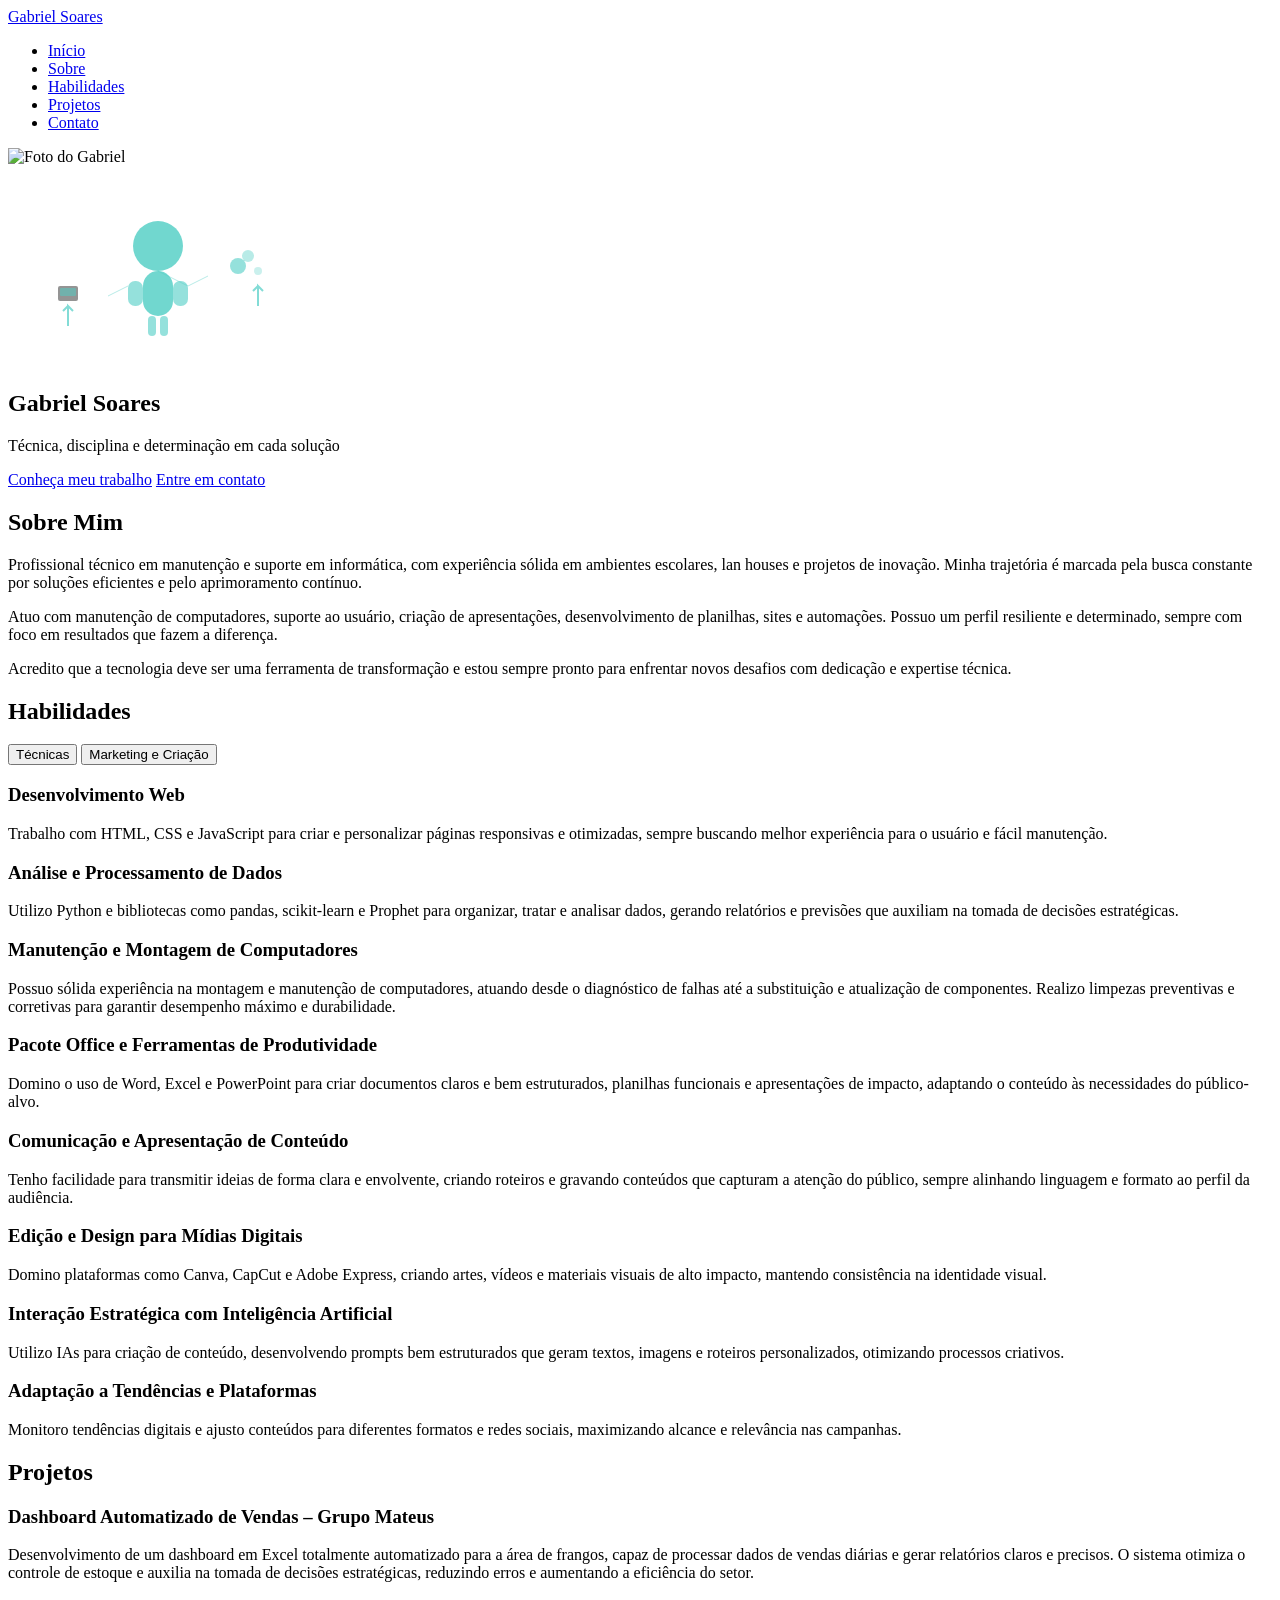
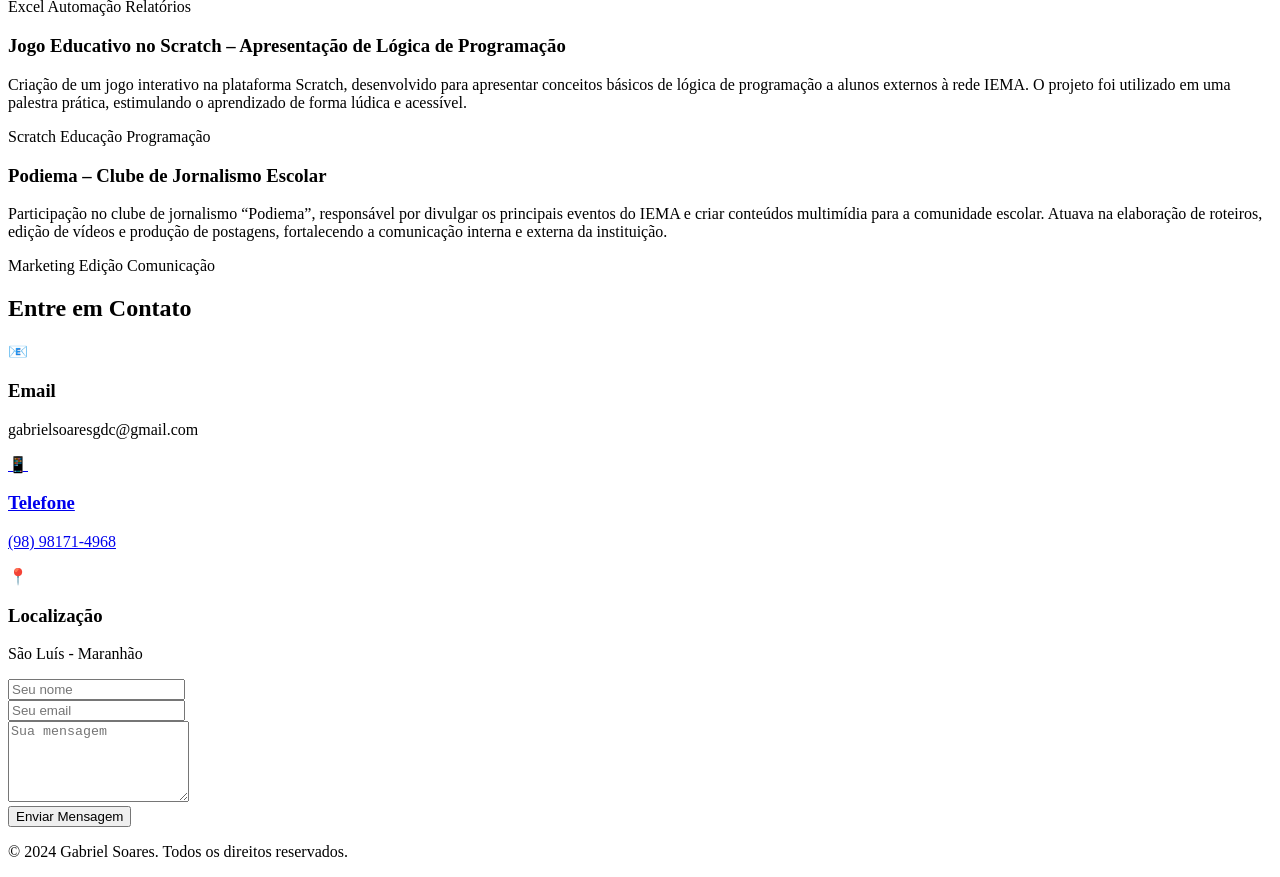
==== index.html @ 169b409f "organizando pastas" ====
<!DOCTYPE html>
<html lang="pt-BR">
<head>
    <meta charset="UTF-8">
    <meta name="viewport" content="width=device-width, initial-scale=1.0">
    <title>Gabriel Soares - Técnico em Informática</title>
    <link rel="stylesheet" href="style.css">
    <link rel="preconnect" href="https://fonts.googleapis.com">
    <link rel="preconnect" href="https://fonts.gstatic.com" crossorigin>
    <link href="https://fonts.googleapis.com/css2?family=Montserrat:ital,wght@0,100..900;1,100..900&display=swap" rel="stylesheet">
    <link href="https://fonts.googleapis.com/css2?family=Exo+2:wght@400;500&family=Orbitron:wght@500&display=swap" rel="stylesheet">
    <link rel="stylesheet" href="style.css">
</head>
<body>
    <!-- Menu de navegação fixo -->
    <nav class="navbar" id="navbar">
        <div class="nav-container">
            <a href="#home" class="nav-logo">Gabriel Soares</a>
            <ul class="nav-menu" id="nav-menu">
                <li class="nav-item">
                    <a href="#home" class="nav-link">Início</a>
                </li>
                <li class="nav-item">
                    <a href="#about" class="nav-link">Sobre</a>
                </li>
                <li class="nav-item">
                    <a href="#habilidades" class="nav-link">Habilidades</a>
                </li>
                <li class="nav-item">
                    <a href="#projects" class="nav-link">Projetos</a>
                </li>
                <li class="nav-item">
                    <a href="#contact" class="nav-link">Contato</a>
                </li>
            </ul>
            <div class="hamburger" id="hamburger">
                <span class="bar"></span>
                <span class="bar"></span>
                <span class="bar"></span>
            </div>
        </div>
    </nav>

   <!-- Seção Hero/Cabeçalho -->
<section id="home" class="hero">
    <div class="hero-container">
        <div class="hero-content">
            <div class="hero-visuals">
                <div class="hero-photo">
                    <img src="gabrielfoto.png" alt="Foto do Gabriel">
                </div>
                <div class="hero-illustration">
                    <!-- SVG representando crescimento e tecnologia -->
                    <svg width="300" height="200" viewBox="0 0 300 200" fill="none" xmlns="http://www.w3.org/2000/svg">
                        <!-- Pessoa confiante -->
                        <circle cx="150" cy="80" r="25" fill="#4ecdc4" opacity="0.8"/>
                        <rect x="135" y="105" width="30" height="45" rx="15" fill="#4ecdc4" opacity="0.8"/>
                        <rect x="120" y="115" width="15" height="25" rx="7" fill="#4ecdc4" opacity="0.6"/>
                        <rect x="165" y="115" width="15" height="25" rx="7" fill="#4ecdc4" opacity="0.6"/>
                        <rect x="140" y="150" width="8" height="20" rx="4" fill="#4ecdc4" opacity="0.6"/>
                        <rect x="152" y="150" width="8" height="20" rx="4" fill="#4ecdc4" opacity="0.6"/>
                        <!-- Elementos tecnológicos ao redor -->
                        <rect x="50" y="120" width="20" height="15" rx="2" fill="#666" opacity="0.7"/>
                        <rect x="52" y="122" width="16" height="8" rx="1" fill="#4ecdc4" opacity="0.5"/>
                        <circle cx="230" cy="100" r="8" fill="#4ecdc4" opacity="0.6"/>
                        <circle cx="240" cy="90" r="6" fill="#4ecdc4" opacity="0.4"/>
                        <circle cx="250" cy="105" r="4" fill="#4ecdc4" opacity="0.3"/>
                        <!-- Setas de crescimento -->
                        <path d="M60 160 L60 140 L65 145 M60 140 L55 145" stroke="#4ecdc4" stroke-width="2" opacity="0.7"/>
                        <path d="M250 140 L250 120 L255 125 M250 120 L245 125" stroke="#4ecdc4" stroke-width="2" opacity="0.7"/>
                        <!-- Conexões/rede -->
                        <line x1="100" y1="130" x2="120" y2="120" stroke="#4ecdc4" stroke-width="1" opacity="0.4"/>
                        <line x1="180" y1="120" x2="200" y2="110" stroke="#4ecdc4" stroke-width="1" opacity="0.4"/>
                        <line x1="150" y1="105" x2="180" y2="120" stroke="#4ecdc4" stroke-width="1" opacity="0.4"/>
                    </svg>
                </div>
            </div>

            <h1 class="hero-title">Gabriel Soares</h1>
            <p class="hero-subtitle">Técnica, disciplina e determinação em cada solução</p>
            <div class="hero-buttons">
                <a href="#about" class="btn btn-primary">Conheça meu trabalho</a>
                <a href="#contact" class="btn btn-secondary">Entre em contato</a>
            </div>
        </div>
    </div>
</section>


    <!-- Seção Sobre Mim -->
    <section id="about" class="about section">
        <div class="container">
            <h2 class="section-title">Sobre Mim</h2>
            <div class="about-content">
                <div class="about-text">
                    <p>
                        Profissional técnico em manutenção e suporte em informática, com experiência sólida em ambientes escolares, lan houses e projetos de inovação. Minha trajetória é marcada pela busca constante por soluções eficientes e pelo aprimoramento contínuo.
                    </p>
                    <p>
                        Atuo com manutenção de computadores, suporte ao usuário, criação de apresentações, desenvolvimento de planilhas, sites e automações. Possuo um perfil resiliente e determinado, sempre com foco em resultados que fazem a diferença.
                    </p>
                    <p>
                        Acredito que a tecnologia deve ser uma ferramenta de transformação e estou sempre pronto para enfrentar novos desafios com dedicação e expertise técnica.
                    </p>
                </div>
            </div>
        </div>
    </section>

      <!-- Seção Habilidades -->
<section id="habilidades" class="habilidades section">
      <div class="container">
        <h2 class="section-title">Habilidades</h2>

        <!-- Abas -->
        <div class="projects-tabs">
            <button class="tab-button active" data-tab="tecnicas">Técnicas</button>
            <button class="tab-button" data-tab="marketing">Marketing e Criação</button>
        </div>

        <!-- Conteúdo da aba Técnicas -->
        <div class="tab-content active" id="tecnicas">
            <div class="projects-grid">

                 <div class="project-card">
                    <h3>Desenvolvimento Web</h3>
                    <p>Trabalho com HTML, CSS e JavaScript para criar e personalizar páginas responsivas e otimizadas, sempre buscando melhor experiência para o usuário e fácil manutenção.</p>
                </div>

                 <div class="project-card">
                    <h3>Análise e Processamento de Dados</h3>
                    <p>Utilizo Python e bibliotecas como pandas, scikit-learn e Prophet para organizar, tratar e analisar dados, gerando relatórios e previsões que auxiliam na tomada de decisões estratégicas.</p>
                </div>

               <div class="project-card">
                    <h3>Manutenção e Montagem de Computadores</h3>
                    <p>Possuo sólida experiência na montagem e manutenção de computadores, atuando desde o diagnóstico de falhas até a substituição e atualização de componentes. Realizo limpezas preventivas e corretivas para garantir desempenho máximo e durabilidade.</p>
                </div>

                <div class="project-card">
                    <h3>Pacote Office e Ferramentas de Produtividade</h3>
                    <p>Domino o uso de Word, Excel e PowerPoint para criar documentos claros e bem estruturados, planilhas funcionais e apresentações de impacto, adaptando o conteúdo às necessidades do público-alvo.</p>
                </div>

            </div>
        </div>

        <!-- Conteúdo da aba Marketing -->
        <div class="tab-content" id="marketing">
            <div class="projects-grid">

                <div class="project-card">
                    <h3>Comunicação e Apresentação de Conteúdo</h3>
                    <p>Tenho facilidade para transmitir ideias de forma clara e envolvente, criando roteiros e gravando conteúdos que capturam a atenção do público, sempre alinhando linguagem e formato ao perfil da audiência.</p>
                </div>

                <div class="project-card">
                    <h3>Edição e Design para Mídias Digitais</h3>
                    <p>Domino plataformas como Canva, CapCut e Adobe Express, criando artes, vídeos e materiais visuais de alto impacto, mantendo consistência na identidade visual.</p>
                </div>

                <div class="project-card">
                    <h3>Interação Estratégica com Inteligência Artificial</h3>
                    <p>Utilizo IAs para criação de conteúdo, desenvolvendo prompts bem estruturados que geram textos, imagens e roteiros personalizados, otimizando processos criativos.</p>
                </div>

                <div class="project-card">
                    <h3>Adaptação a Tendências e Plataformas</h3>
                    <p>Monitoro tendências digitais e ajusto conteúdos para diferentes formatos e redes sociais, maximizando alcance e relevância nas campanhas.</p>
                </div>

            </div>
        </div>
    </div>
</section>


    <!-- Seção Projetos -->
<section id="projects" class="projects section">
    <div class="container">
        <h2 class="section-title">Projetos</h2>
        <div class="projects-grid">
            
            <div class="project-card">
                <h3>Dashboard Automatizado de Vendas – Grupo Mateus</h3>
                <p>Desenvolvimento de um dashboard em Excel totalmente automatizado para a área de frangos, capaz de processar dados de vendas diárias e gerar relatórios claros e precisos. O sistema otimiza o controle de estoque e auxilia na tomada de decisões estratégicas, reduzindo erros e aumentando a eficiência do setor.</p>
                <div class="project-tags">
                    <span class="tag">Excel</span>
                    <span class="tag">Automação</span>
                    <span class="tag">Relatórios</span>
                </div>
            </div>

            <div class="project-card">
                <h3>Jogo Educativo no Scratch – Apresentação de Lógica de Programação</h3>
                <p>Criação de um jogo interativo na plataforma Scratch, desenvolvido para apresentar conceitos básicos de lógica de programação a alunos externos à rede IEMA. O projeto foi utilizado em uma palestra prática, estimulando o aprendizado de forma lúdica e acessível.</p>
                <div class="project-tags">
                    <span class="tag">Scratch</span>
                    <span class="tag">Educação</span>
                    <span class="tag">Programação</span>
                </div>
            </div>

            <div class="project-card">
                <h3>Podiema – Clube de Jornalismo Escolar</h3>
                <p>Participação no clube de jornalismo “Podiema”, responsável por divulgar os principais eventos do IEMA e criar conteúdos multimídia para a comunidade escolar. Atuava na elaboração de roteiros, edição de vídeos e produção de postagens, fortalecendo a comunicação interna e externa da instituição.</p>
                <div class="project-tags">
                    <span class="tag">Marketing</span>
                    <span class="tag">Edição</span>
                    <span class="tag">Comunicação</span>
                </div>
            </div>

        </div>
    </div>
</section>


    <!-- Seção Contato -->
    <section id="contact" class="contact section">
        <div class="container">
            <h2 class="section-title">Entre em Contato</h2>
            <div class="contact-content">
                <div class="contact-info">
                    <div class="contact-item">
                        <div class="contact-icon">📧</div>
                        <div class="contact-details">
                            <h3>Email</h3>
                            <p>gabrielsoaresgdc@gmail.com</p>
                        </div>
                    </div>

                    <a href="https://api.whatsapp.com/send?phone=5598981714968" target="_blank">
                    <div class="contact-item">
                        <div class="contact-icon">📱</div>
                        <div class="contact-details">
                            <h3>Telefone</h3>
                            <p>(98) 98171-4968</p>
                            </a>
                        </div>
                    </div>
                    </a>

                    <div class="contact-item">
                        <div class="contact-icon">📍</div>
                        <div class="contact-details">
                            <h3>Localização</h3>
                            <p>São Luís - Maranhão</p>
                        </div>
                    </div>
                </div>
                
                <div class="contact-form">
                    <form id="contactForm">
                        <div class="form-group">
                            <input type="text" id="name" name="name" placeholder="Seu nome" required>
                        </div>
                        <div class="form-group">
                            <input type="email" id="email" name="email" placeholder="Seu email" required>
                        </div>
                        <div class="form-group">
                            <textarea id="message" name="message" placeholder="Sua mensagem" rows="5" required></textarea>
                        </div>
                        <button type="submit" class="btn btn-primary btn-full">Enviar Mensagem</button>
                    </form>
                </div>
            </div>
        </div>
    </section>

    <!-- Footer -->
    <footer class="footer">
        <div class="container">
            <p>&copy; 2024 Gabriel Soares. Todos os direitos reservados.</p>
        </div>
    </footer>

    <script src="script.js"></script>
</body>
</html>
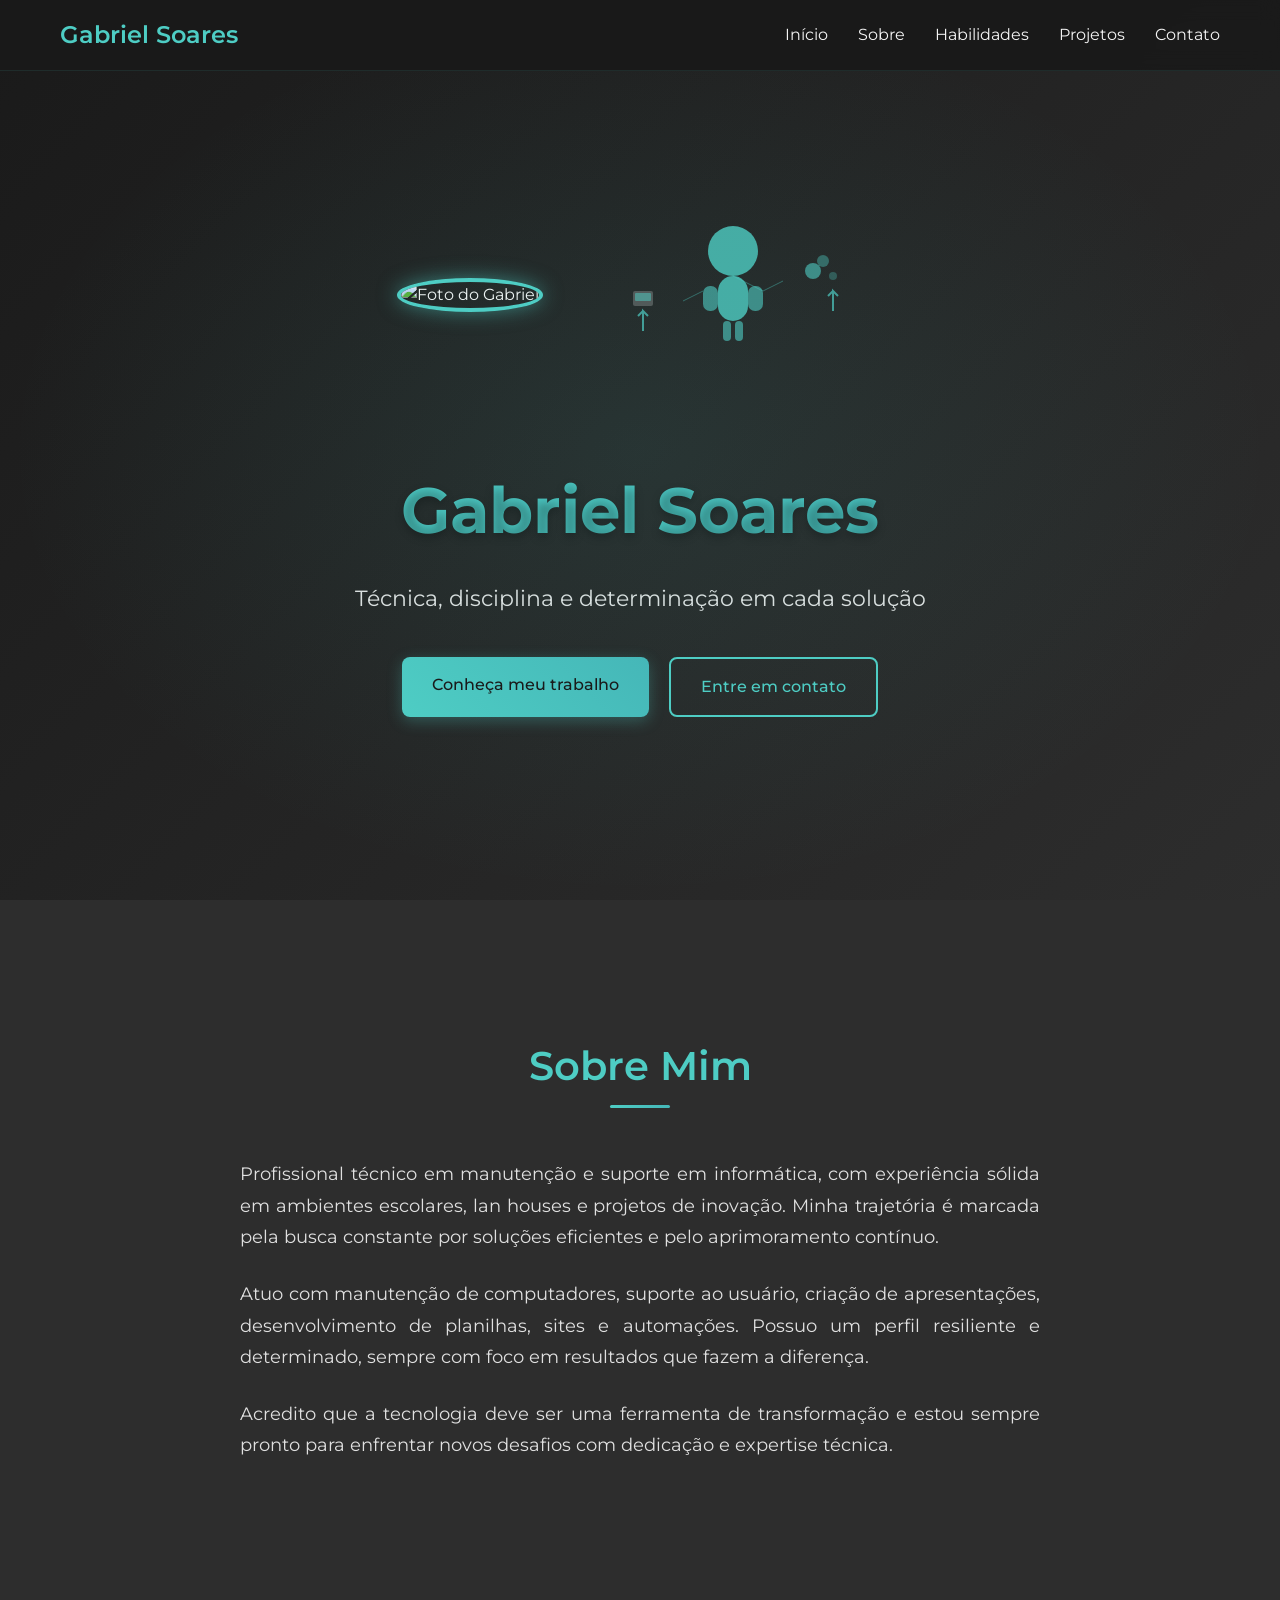
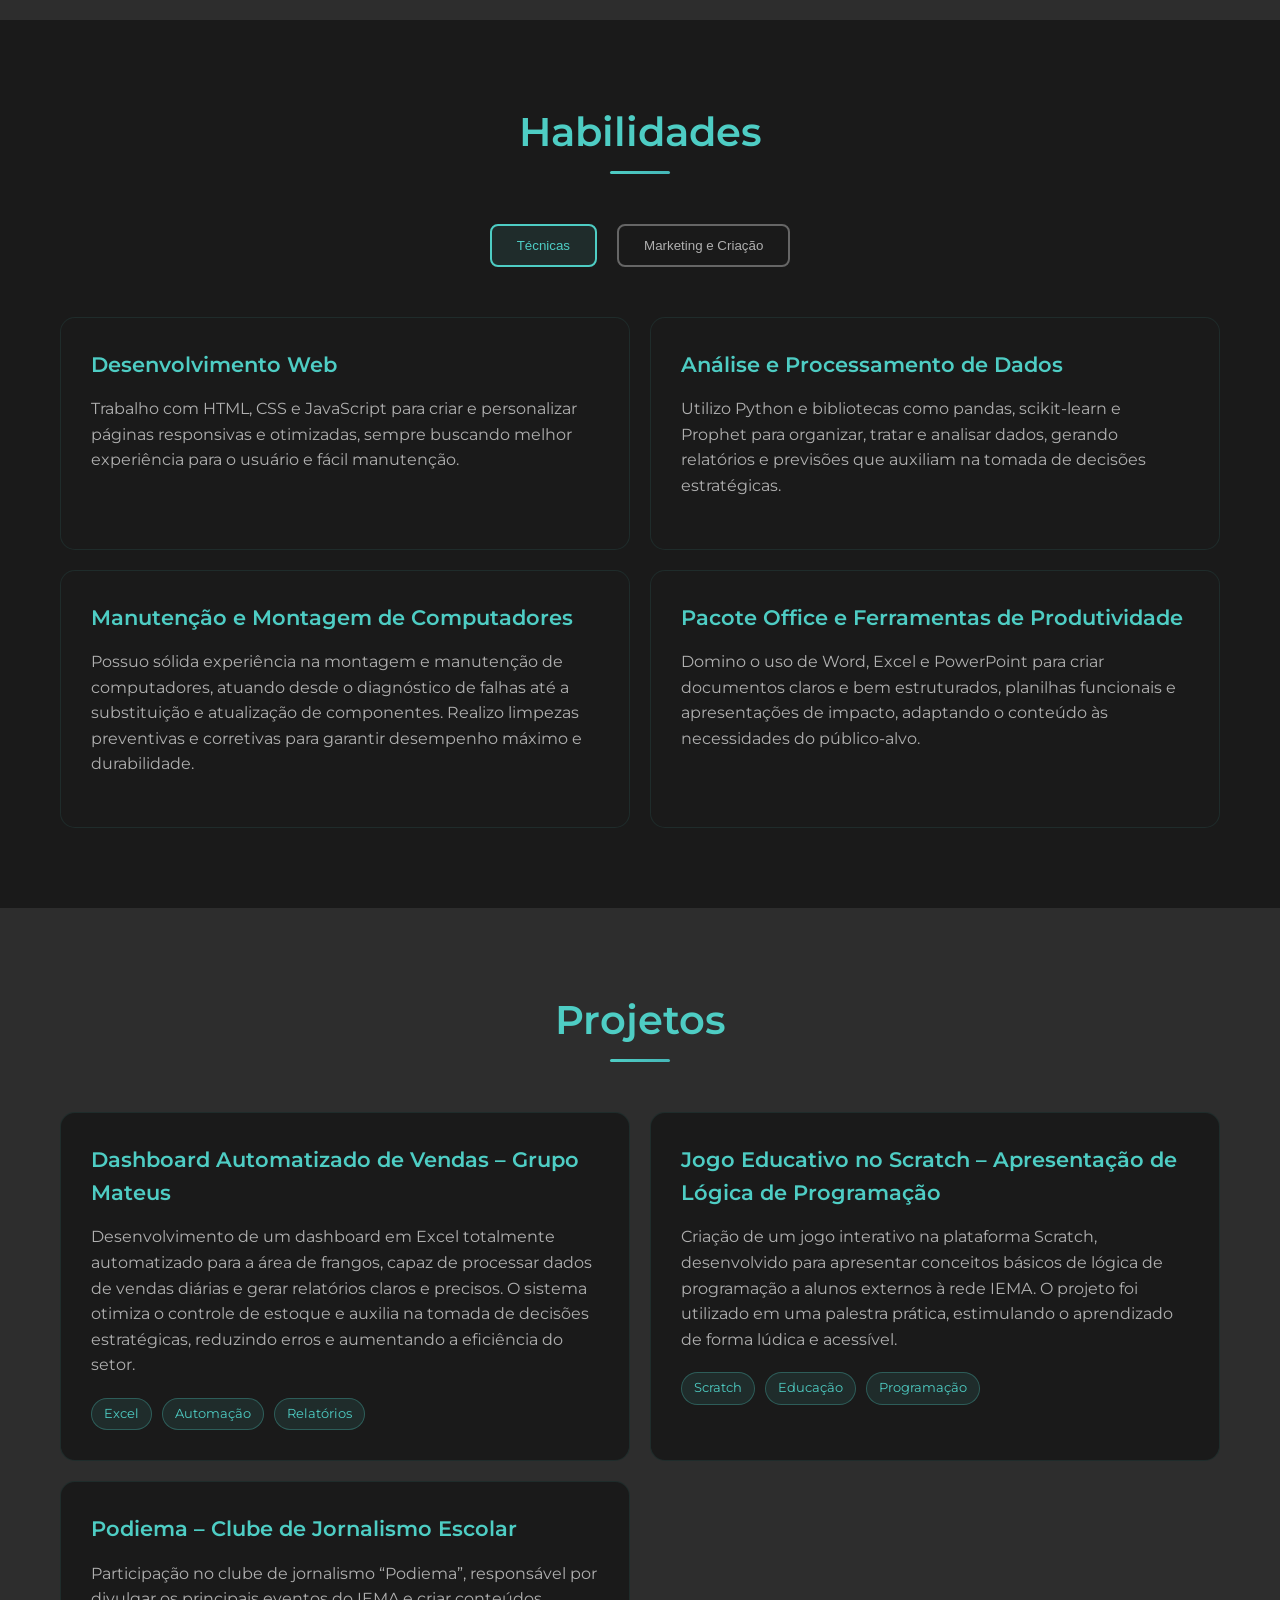
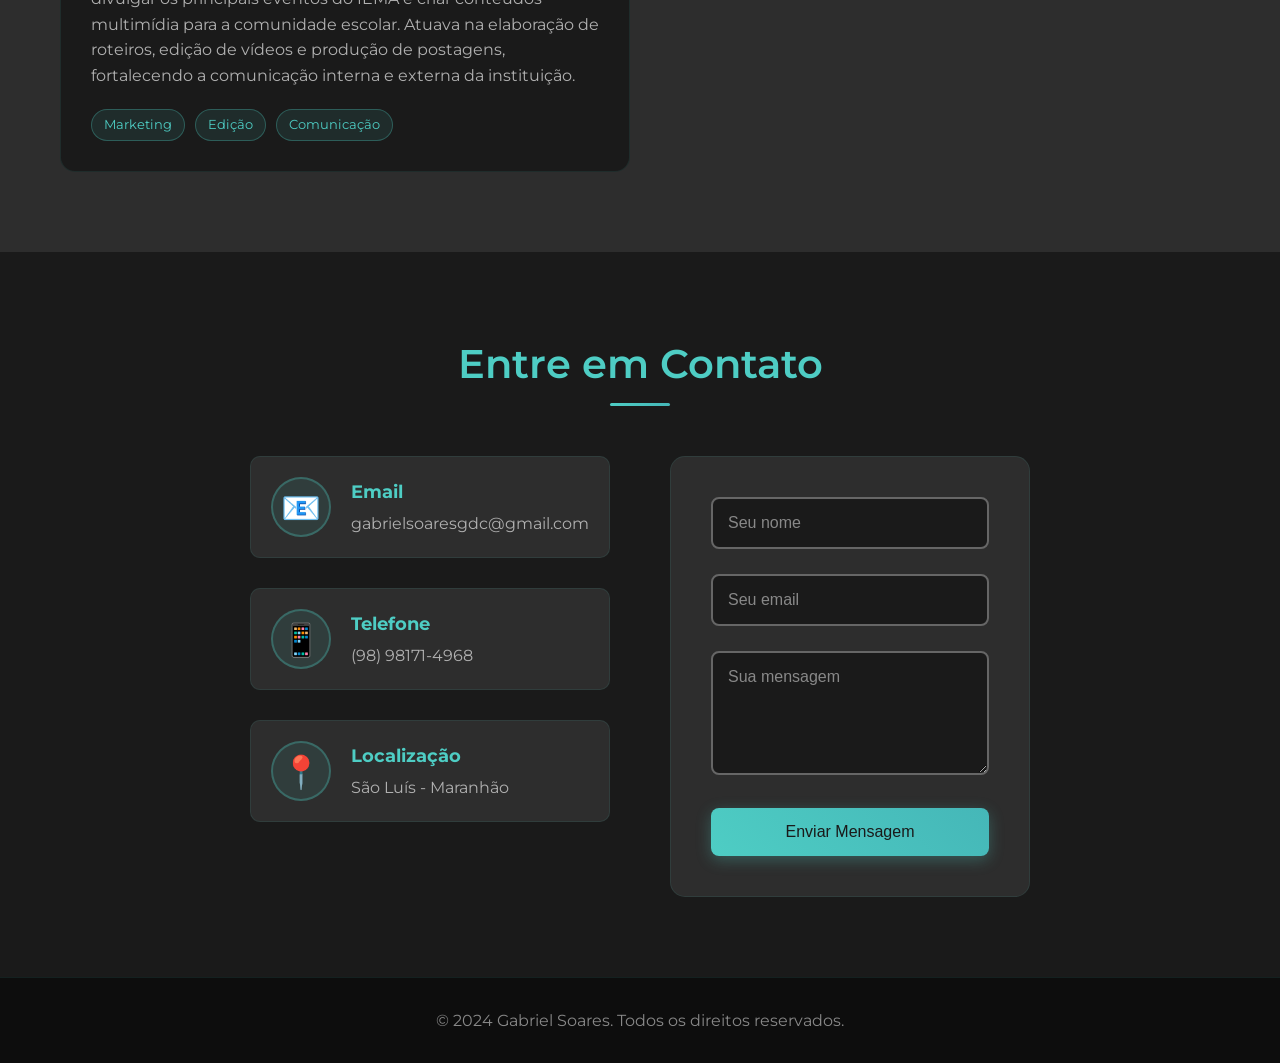
==== commit 9aa88feb: "linkando css" ====
--- a/index.html
+++ b/index.html
@@ -9,7 +9,7 @@
     <link rel="preconnect" href="https://fonts.gstatic.com" crossorigin>
     <link href="https://fonts.googleapis.com/css2?family=Montserrat:ital,wght@0,100..900;1,100..900&display=swap" rel="stylesheet">
     <link href="https://fonts.googleapis.com/css2?family=Exo+2:wght@400;500&family=Orbitron:wght@500&display=swap" rel="stylesheet">
-    <link rel="stylesheet" href="style.css">
+    <link rel="stylesheet" href="/style/style.css">
 </head>
 <body>
     <!-- Menu de navegação fixo -->
--- a/style/style.css
+++ b/style/style.css
@@ -0,0 +1,750 @@
+/* Reset e configurações base */
+* {
+    margin: 0;
+    padding: 0;
+    box-sizing: border-box;
+}
+
+html {
+    scroll-behavior: smooth;
+}
+
+body {
+    font-family: 'Montserrat', sans-serif;
+    line-height: 1.6;
+    color: #f5f5f5;
+    background-color: #1a1a1a;
+    overflow-x: hidden;
+}
+
+a {
+    text-decoration: none;
+}
+
+/* Container */
+.container {
+    max-width: 1200px;
+    margin: 0 auto;
+    padding: 0 20px;
+}
+
+/* Seções */
+.section {
+    padding: 80px 0;
+    min-height: 80vh;
+    display: flex;
+    align-items: center;
+}
+
+/* Títulos das seções */
+.section-title {
+    font-size: 2.5rem;
+    font-weight: 600;
+    text-align: center;
+    margin-bottom: 60px;
+    color: #4ecdc4;
+    position: relative;
+}
+
+.section-title::after {
+    content: '';
+    position: absolute;
+    bottom: -10px;
+    left: 50%;
+    transform: translateX(-50%);
+    width: 60px;
+    height: 3px;
+    background: linear-gradient(90deg, #4ecdc4, #45b7b8);
+    border-radius: 2px;
+}
+
+/* Navbar */
+.navbar {
+    position: fixed;
+    top: 0;
+    width: 100%;
+    background-color: rgba(26, 26, 26, 0.95);
+    backdrop-filter: blur(10px);
+    z-index: 1000;
+    transition: all 0.3s ease;
+    border-bottom: 1px solid rgba(78, 205, 196, 0.1);
+}
+
+.navbar.scrolled {
+    background-color: rgba(26, 26, 26, 0.98);
+    box-shadow: 0 2px 20px rgba(0, 0, 0, 0.3);
+}
+
+.nav-container {
+    max-width: 1200px;
+    margin: 0 auto;
+    padding: 0 20px;
+    display: flex;
+    justify-content: space-between;
+    align-items: center;
+    height: 70px;
+}
+
+.nav-logo {
+    font-size: 1.5rem;
+    font-weight: 600;
+    color: #4ecdc4;
+    text-decoration: none;
+    transition: all 0.3s ease;
+}
+
+.nav-logo:hover {
+    transform: scale(1.05);
+}
+
+.nav-menu {
+    display: flex;
+    list-style: none;
+    gap: 30px;
+}
+
+.nav-link {
+    color: #f5f5f5;
+    text-decoration: none;
+    font-weight: 400;
+    transition: all 0.3s ease;
+    position: relative;
+}
+
+.nav-link::after {
+    content: '';
+    position: absolute;
+    bottom: -5px;
+    left: 0;
+    width: 0;
+    height: 2px;
+    background: #4ecdc4;
+    transition: all 0.3s ease;
+}
+
+.nav-link:hover::after,
+.nav-link.active::after {
+    width: 100%;
+}
+
+.nav-link:hover {
+    color: #4ecdc4;
+}
+
+/* Menu hambúrguer */
+.hamburger {
+    display: none;
+    flex-direction: column;
+    cursor: pointer;
+}
+
+.hamburger .bar {
+    width: 25px;
+    height: 3px;
+    background-color: #f5f5f5;
+    margin: 3px 0;
+    transition: 0.3s;
+}
+
+/* Hero Section */
+.hero {
+    min-height: 100vh;
+    display: flex;
+    align-items: center;
+    background: linear-gradient(135deg, #1a1a1a 0%, #2d2d2d 100%);
+    position: relative;
+    overflow: hidden;
+}
+
+.hero::before {
+    content: '';
+    position: absolute;
+    top: 0;
+    left: 0;
+    right: 0;
+    bottom: 0;
+    background: radial-gradient(ellipse at center, rgba(78, 205, 196, 0.1) 0%, transparent 70%);
+    pointer-events: none;
+}
+
+.hero-container {
+    max-width: 1200px;
+    margin: 0 auto;
+    padding: 0 20px;
+    width: 100%;
+}
+
+.hero-content {
+    text-align: center;
+    animation: fadeInUp 1s ease-out;
+    padding-top: 100px; /* novo */
+}
+
+
+.hero-illustration {
+    margin-bottom: 40px;
+    animation: float 3s ease-in-out infinite;
+}
+
+.hero-image {
+    margin-bottom: 30px;
+    text-align: center;
+}
+
+.hero-image img {
+    width: 160px;
+    height: 160px;
+    border-radius: 50%;
+    object-fit: cover;
+    border: 4px solid #4ecdc4;
+    box-shadow: 0 4px 20px rgba(0, 0, 0, 0.3);
+    transition: transform 0.3s ease;
+}
+
+.hero-image img:hover {
+    transform: scale(1.05);
+}
+
+
+.hero-title {
+    font-size: 4rem;
+    font-weight: 700;
+    margin-bottom: 20px;
+    background: linear-gradient(45deg, #4ecdc4, #45b7b8);
+    background-clip: text;
+    -webkit-background-clip: text;
+    -webkit-text-fill-color: transparent;
+    text-shadow: 0 4px 8px rgba(0, 0, 0, 0.3);
+}
+
+.hero-subtitle {
+    font-size: 1.4rem;
+    color: #e0e0e0;
+    margin-bottom: 40px;
+    max-width: 600px;
+    margin-left: auto;
+    margin-right: auto;
+}
+
+.hero-buttons {
+    margin-bottom: 7rem;
+    display: flex;
+    gap: 20px;
+    justify-content: center;
+    flex-wrap: wrap;
+}
+
+/* Botões */
+.btn {
+    display: inline-block;
+    padding: 15px 30px;
+    border-radius: 8px;
+    text-decoration: none;
+    font-weight: 500;
+    transition: all 0.3s ease;
+    border: none;
+    cursor: pointer;
+    font-size: 1rem;
+    position: relative;
+    overflow: hidden;
+}
+
+.btn-primary {
+    background: linear-gradient(45deg, #4ecdc4, #45b7b8);
+    color: #1a1a1a;
+    box-shadow: 0 4px 15px rgba(78, 205, 196, 0.3);
+}
+
+.btn-primary:hover {
+    transform: translateY(-2px);
+    box-shadow: 0 6px 20px rgba(78, 205, 196, 0.4);
+    background: linear-gradient(45deg, #45b7b8, #4ecdc4);
+}
+
+.btn-secondary {
+    background: transparent;
+    color: #4ecdc4;
+    border: 2px solid #4ecdc4;
+}
+
+.btn-secondary:hover {
+    background: #4ecdc4;
+    color: #1a1a1a;
+    transform: translateY(-2px);
+}
+
+.btn-full {
+    width: 100%;
+}
+
+/* Seção Sobre */
+.about {
+    background: #2d2d2d;
+}
+
+.about-content {
+    max-width: 800px;
+    margin: 0 auto;
+}
+
+.about-text p {
+    font-size: 1.1rem;
+    color: #e0e0e0;
+    margin-bottom: 25px;
+    text-align: justify;
+    line-height: 1.8;
+}
+
+/* Seção Habilidades */
+.projects-grid {
+  display: grid;
+  grid-template-columns: repeat(2, 1fr);
+  gap: 20px;
+}
+
+.skills-grid {
+    display: grid;
+    grid-template-columns: repeat(auto-fit, minmax(280px, 1fr));
+    gap: 30px;
+    margin-top: 40px;
+}
+
+.skill-card {
+    background: #2d2d2d;
+    padding: 40px 30px;
+    border-radius: 15px;
+    text-align: center;
+    transition: all 0.3s ease;
+    border: 1px solid rgba(78, 205, 196, 0.1);
+    position: relative;
+    overflow: hidden;
+}
+
+.skill-card::before {
+    content: '';
+    position: absolute;
+    top: 0;
+    left: -100%;
+    width: 100%;
+    height: 100%;
+    background: linear-gradient(90deg, transparent, rgba(78, 205, 196, 0.1), transparent);
+    transition: all 0.5s ease;
+}
+
+.skill-card:hover::before {
+    left: 100%;
+}
+
+.skill-card:hover {
+    transform: translateY(-10px);
+    border-color: rgba(78, 205, 196, 0.3);
+    box-shadow: 0 10px 30px rgba(0, 0, 0, 0.3);
+}
+
+.skill-icon {
+    font-size: 3rem;
+    margin-bottom: 20px;
+    filter: grayscale(0.7);
+    transition: all 0.3s ease;
+}
+
+.skill-card:hover .skill-icon {
+    filter: grayscale(0);
+    transform: scale(1.1);
+}
+
+.skill-card h3 {
+    font-size: 1.3rem;
+    color: #4ecdc4;
+    margin-bottom: 15px;
+    font-weight: 600;
+}
+
+.skill-card p {
+    color: #b0b0b0;
+    line-height: 1.6;
+}
+
+/* Seção Projetos */
+.projects {
+    background: #2d2d2d;
+}
+
+.projects-tabs {
+    display: flex;
+    justify-content: center;
+    gap: 20px;
+    margin-bottom: 50px;
+    flex-wrap: wrap;
+}
+
+.tab-button {
+    background: transparent;
+    color: #b0b0b0;
+    border: 2px solid #666;
+    padding: 12px 25px;
+    border-radius: 8px;
+    cursor: pointer;
+    transition: all 0.3s ease;
+    font-weight: 500;
+}
+
+.tab-button.active,
+.tab-button:hover {
+    color: #4ecdc4;
+    border-color: #4ecdc4;
+    background: rgba(78, 205, 196, 0.1);
+}
+
+.tab-content {
+    display: none;
+    animation: fadeIn 0.5s ease-in-out;
+}
+
+.tab-content.active {
+    display: block;
+}
+
+.project-card {
+    background: #1a1a1a;
+    padding: 30px;
+    border-radius: 15px;
+    transition: all 0.3s ease;
+    border: 1px solid rgba(78, 205, 196, 0.1);
+    position: relative;
+    overflow: hidden;
+}
+
+.project-card::before {
+    content: '';
+    position: absolute;
+    top: 0;
+    left: 0;
+    right: 0;
+    height: 4px;
+    background: linear-gradient(90deg, #4ecdc4, #45b7b8);
+    transform: scaleX(0);
+    transition: all 0.3s ease;
+}
+
+.project-card:hover::before {
+    transform: scaleX(1);
+}
+
+.project-card:hover {
+    transform: translateY(-5px);
+    border-color: rgba(78, 205, 196, 0.3);
+    box-shadow: 0 10px 30px rgba(0, 0, 0, 0.3);
+}
+
+.project-card h3 {
+    color: #4ecdc4;
+    font-size: 1.3rem;
+    margin-bottom: 15px;
+    font-weight: 600;
+}
+
+.project-card p {
+    color: #b0b0b0;
+    line-height: 1.6;
+    margin-bottom: 20px;
+}
+
+.project-tags {
+    display: flex;
+    flex-wrap: wrap;
+    gap: 10px;
+}
+
+.tag {
+    background: rgba(78, 205, 196, 0.1);
+    color: #4ecdc4;
+    padding: 5px 12px;
+    border-radius: 20px;
+    font-size: 0.8rem;
+    border: 1px solid rgba(78, 205, 196, 0.3);
+}
+
+/* Seção Contato */
+.contact-content {
+    display: grid;
+    grid-template-columns: 1fr 1fr;
+    gap: 60px;
+    max-width: 1000px;
+    margin: 0 auto;
+}
+
+.contact-item {
+    display: flex;
+    align-items: center;
+    gap: 20px;
+    margin-bottom: 30px;
+    padding: 20px;
+    background: #2d2d2d;
+    border-radius: 10px;
+    transition: all 0.3s ease;
+    border: 1px solid rgba(78, 205, 196, 0.1);
+}
+
+.contact-item:hover {
+    transform: translateX(10px);
+    border-color: rgba(78, 205, 196, 0.3);
+}
+
+.contact-icon {
+    font-size: 2rem;
+    width: 60px;
+    height: 60px;
+    display: flex;
+    align-items: center;
+    justify-content: center;
+    background: rgba(78, 205, 196, 0.1);
+    border-radius: 50%;
+    border: 2px solid rgba(78, 205, 196, 0.3);
+}
+
+.contact-details h3 {
+    color: #4ecdc4;
+    font-size: 1.1rem;
+    margin-bottom: 5px;
+}
+
+.contact-details p {
+    color: #b0b0b0;
+}
+
+/* Formulário */
+.contact-form {
+    background: #2d2d2d;
+    padding: 40px;
+    border-radius: 15px;
+    border: 1px solid rgba(78, 205, 196, 0.1);
+}
+
+.form-group {
+    margin-bottom: 25px;
+}
+
+.form-group input,
+.form-group textarea {
+    width: 100%;
+    padding: 15px;
+    background: #1a1a1a;
+    border: 2px solid #666;
+    border-radius: 8px;
+    color: #f5f5f5;
+    font-size: 1rem;
+    transition: all 0.3s ease;
+    font-family: 'Inter', sans-serif;
+}
+
+.form-group input:focus,
+.form-group textarea:focus {
+    outline: none;
+    border-color: #4ecdc4;
+    box-shadow: 0 0 0 3px rgba(78, 205, 196, 0.1);
+}
+
+.form-group input::placeholder,
+.form-group textarea::placeholder {
+    color: #888;
+}
+
+/* Footer */
+.footer {
+    background: #0d0d0d;
+    padding: 30px 0;
+    text-align: center;
+    border-top: 1px solid rgba(78, 205, 196, 0.1);
+}
+
+.footer p {
+    color: #888;
+}
+
+/* Animações */
+@keyframes fadeInUp {
+    from {
+        opacity: 0;
+        transform: translateY(30px);
+    }
+    to {
+        opacity: 1;
+        transform: translateY(0);
+    }
+}
+
+@keyframes fadeIn {
+    from {
+        opacity: 0;
+    }
+    to {
+        opacity: 1;
+    }
+}
+
+@keyframes float {
+    0%, 100% {
+        transform: translateY(0px);
+    }
+    50% {
+        transform: translateY(-10px);
+    }
+}
+
+/* Classes de animação para scroll */
+.fade-in {
+    opacity: 0;
+    transform: translateY(30px);
+    transition: all 0.6s ease-out;
+}
+
+.fade-in.visible {
+    opacity: 1;
+    transform: translateY(0);
+}
+
+/* Responsividade */
+@media screen and (max-width: 1024px) {
+    .section-title {
+        font-size: 2.2rem;
+    }
+    
+    .hero-title {
+        font-size: 3.5rem;
+    }
+    
+    .contact-content {
+        grid-template-columns: 1fr;
+        gap: 40px;
+    }
+}
+
+@media screen and (max-width: 768px) {
+    /* Menu mobile */
+    .hamburger {
+        display: flex;
+    }
+    
+    .nav-menu {
+        position: fixed;
+        left: -100%;
+        top: 70px;
+        flex-direction: column;
+        background-color: rgba(26, 26, 26, 0.98);
+        width: 100%;
+        text-align: center;
+        transition: 0.3s;
+        padding: 30px 0;
+        backdrop-filter: blur(10px);
+        border-top: 1px solid rgba(78, 205, 196, 0.1);
+    }
+    
+    .nav-menu.active {
+        left: 0;
+    }
+    
+    .nav-menu li {
+        margin: 15px 0;
+    }
+    
+    .hamburger.active .bar:nth-child(2) {
+        opacity: 0;
+    }
+    
+    .hamburger.active .bar:nth-child(1) {
+        transform: translateY(8px) rotate(45deg);
+    }
+    
+    .hamburger.active .bar:nth-child(3) {
+        transform: translateY(-8px) rotate(-45deg);
+    }
+    
+    /* Ajustes gerais mobile */
+    .section {
+        padding: 60px 0;
+    }
+    
+    .container {
+        padding: 0 15px;
+    }
+    
+    .hero-title {
+        font-size: 2.5rem;
+    }
+    
+    .hero-subtitle {
+        font-size: 1.1rem;
+    }
+    
+    .hero-buttons {
+        flex-direction: column;
+        align-items: center;
+    }
+    
+    .btn {
+        width: 100%;
+        max-width: 280px;
+    }
+    
+    .section-title {
+        font-size: 1.8rem;
+        margin-bottom: 40px;
+    }
+    
+    .skills-grid {
+        grid-template-columns: 1fr;
+        gap: 20px;
+    }
+    
+    .projects-grid {
+        grid-template-columns: 1fr;
+        gap: 20px;
+    }
+    
+    .projects-tabs {
+        flex-direction: column;
+        align-items: center;
+    }
+    
+    .tab-button {
+        width: 100%;
+        max-width: 250px;
+    }
+    
+    .contact-form {
+        padding: 30px 20px;
+    }
+}
+
+/* Hero visual personalizado */
+.hero-visuals {
+    display: flex;
+    justify-content: center;
+    align-items: center;
+    gap: 40px;
+    margin-bottom: 40px;
+    flex-wrap: wrap;
+}
+
+.hero-photo img {
+    width: 180px;
+    height: 180px;
+    object-fit: cover;
+    border-radius: 50%;
+    border: 4px solid #4ecdc4;
+    box-shadow: 0 0 20px rgba(78, 205, 196, 0.5);
+}
+
+.hero-illustration img {
+    width: 100px;
+    height: auto;
+}
+
+.montserrat {
+  font-family: "Montserrat", sans-serif;
+  font-optical-sizing: auto;
+  font-weight: 100;
+  font-style: normal;
+}
+
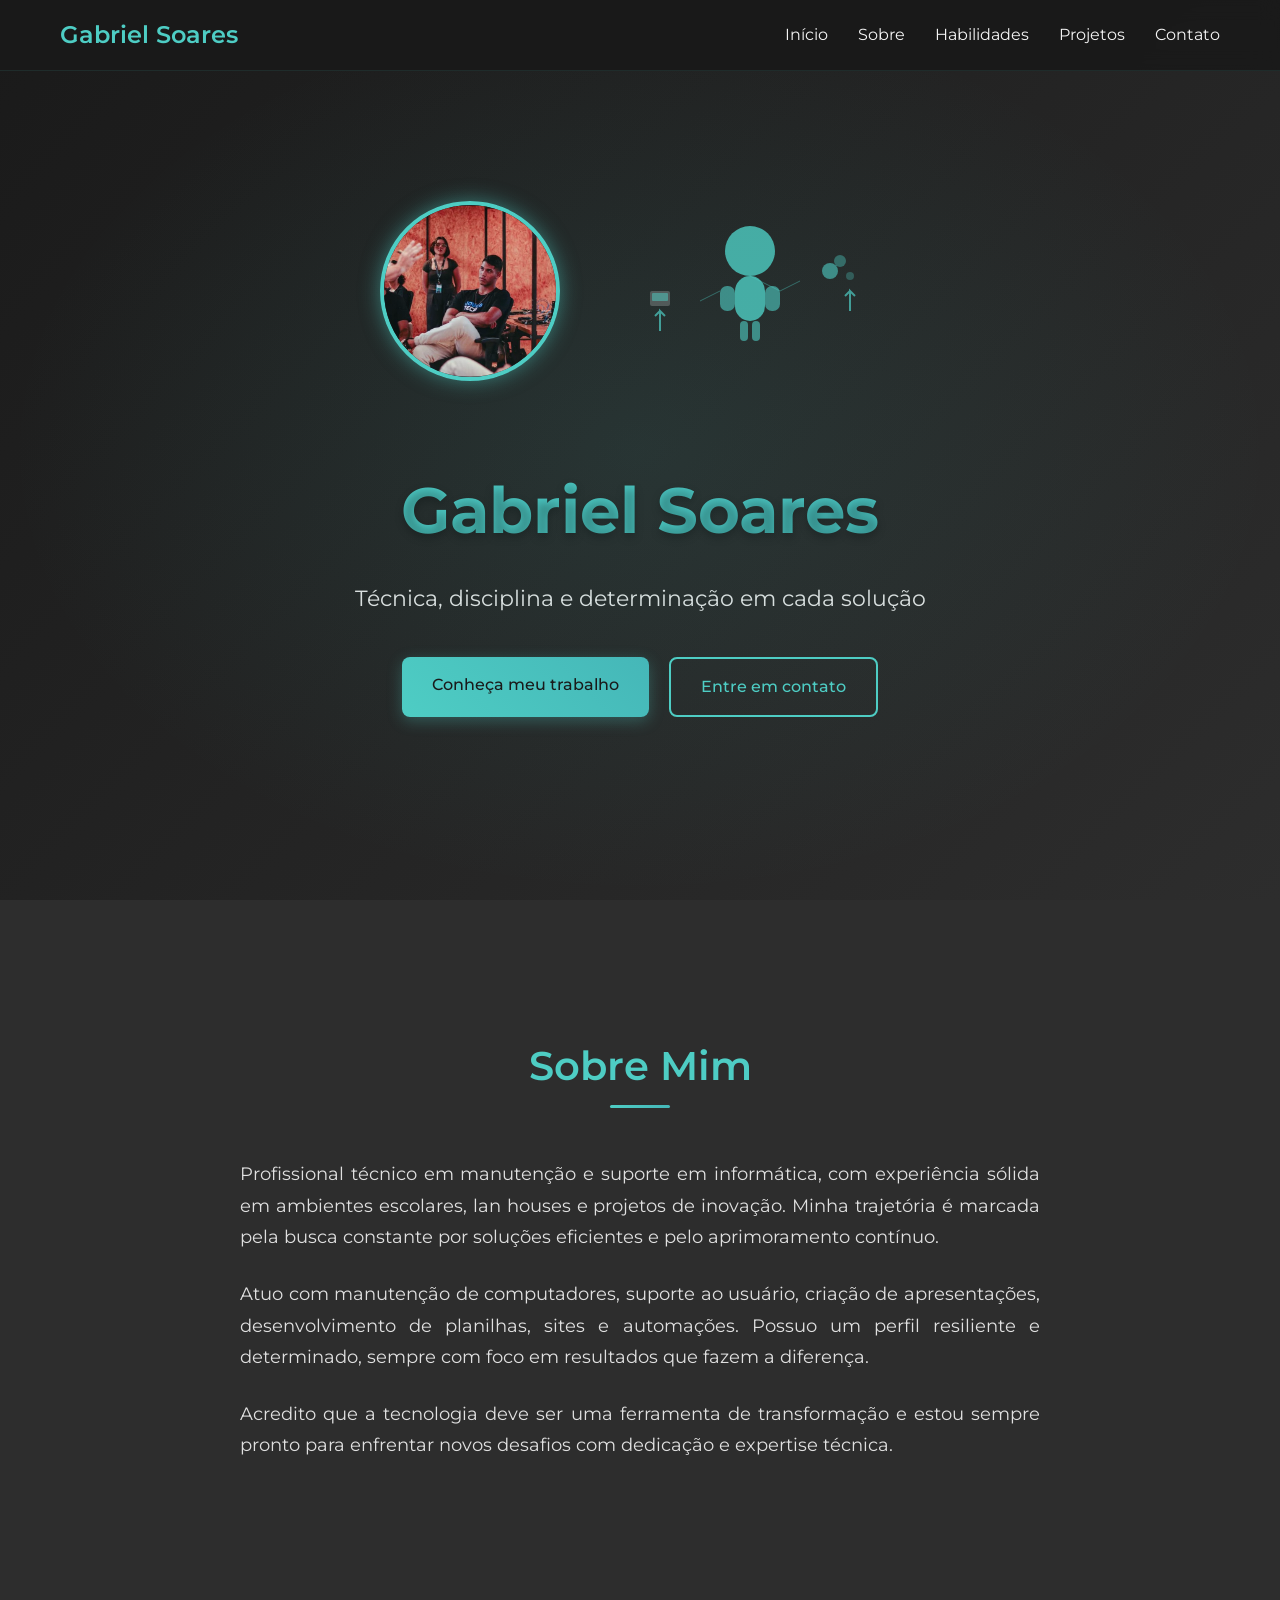
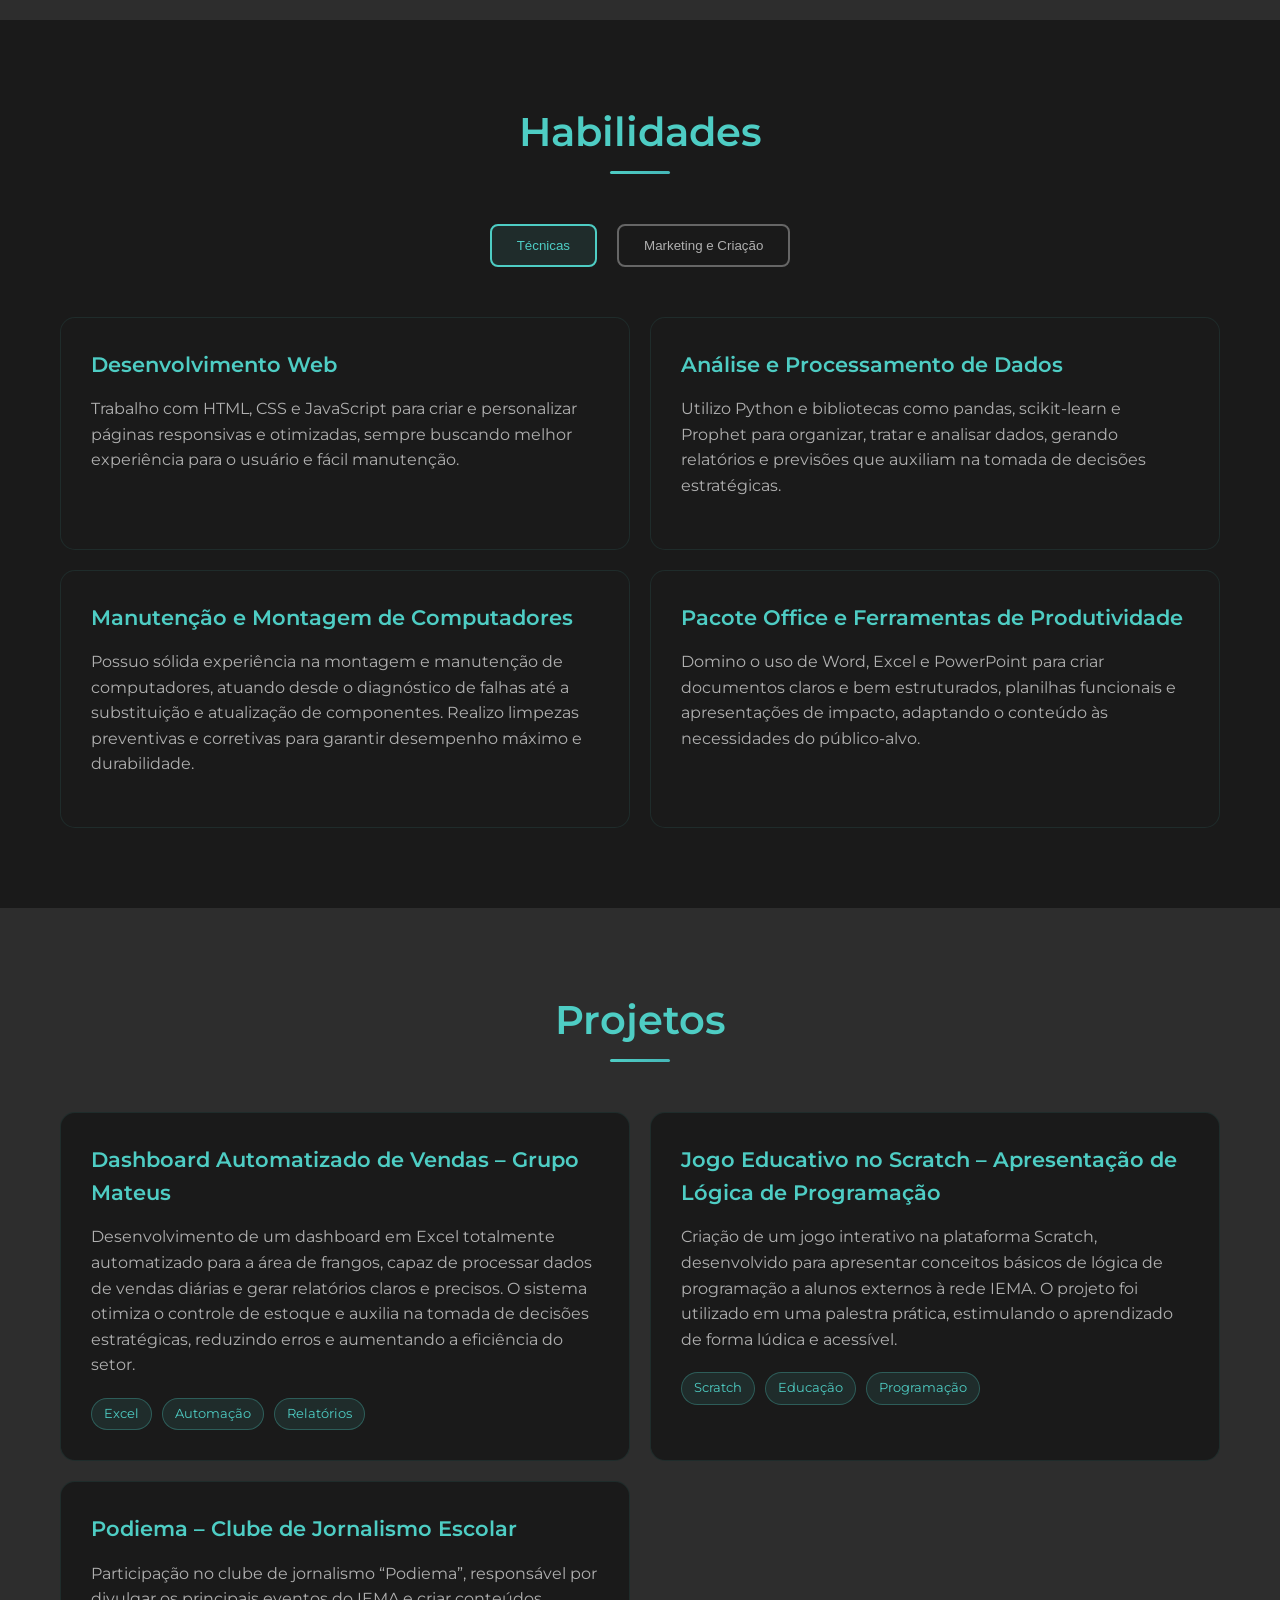
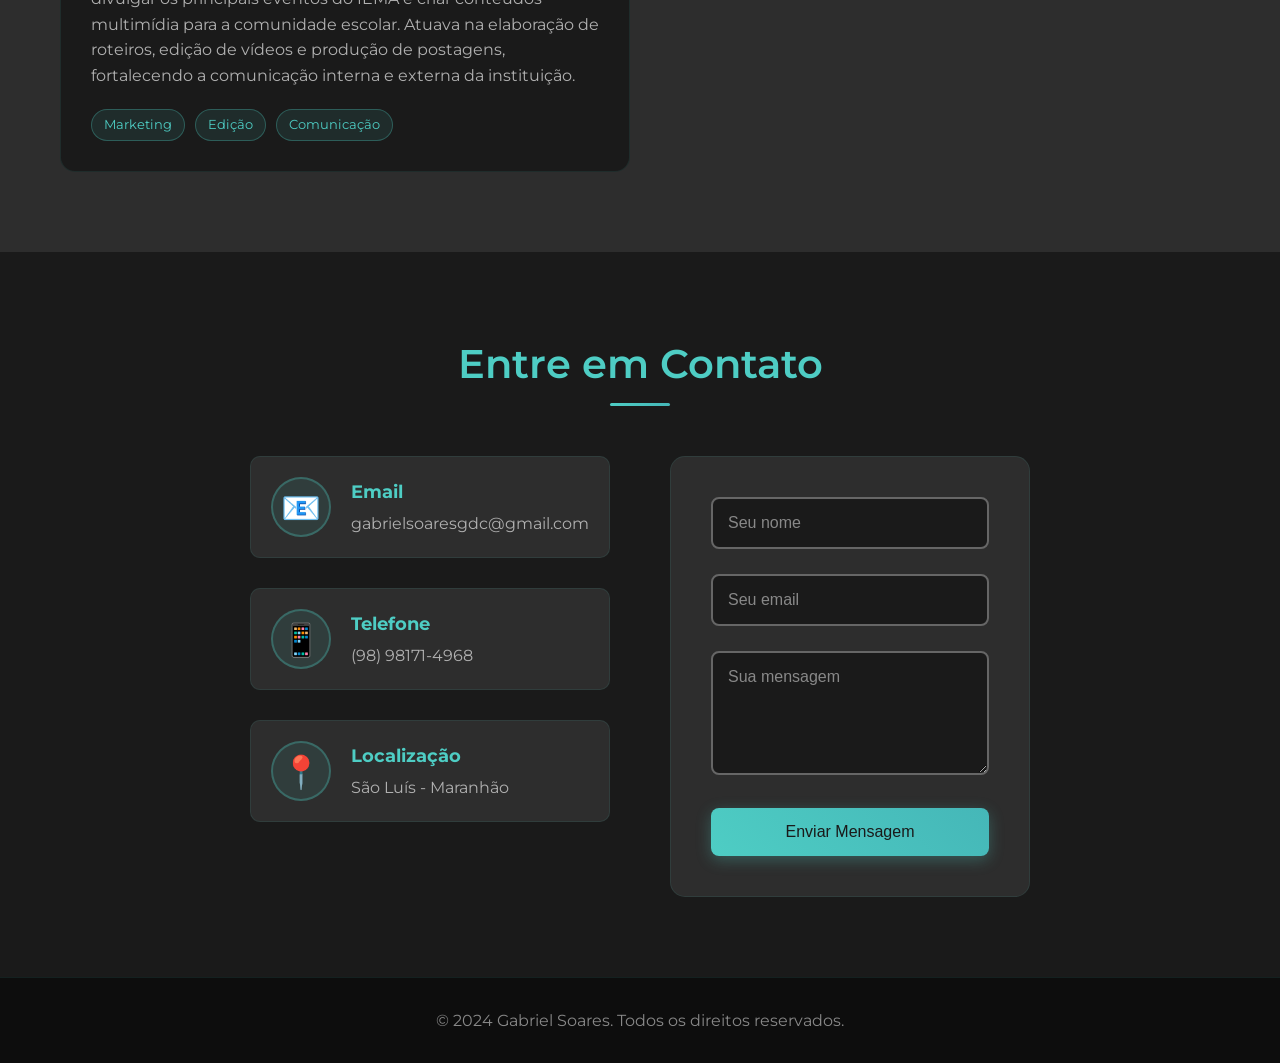
==== commit 4becbe80: "alterando caminho da foto" ====
--- a/index.html
+++ b/index.html
@@ -47,7 +47,7 @@
         <div class="hero-content">
             <div class="hero-visuals">
                 <div class="hero-photo">
-                    <img src="gabrielfoto.png" alt="Foto do Gabriel">
+                    <img src="/assets/gabrielfoto.png" alt="Foto do Gabriel">
                 </div>
                 <div class="hero-illustration">
                     <!-- SVG representando crescimento e tecnologia -->
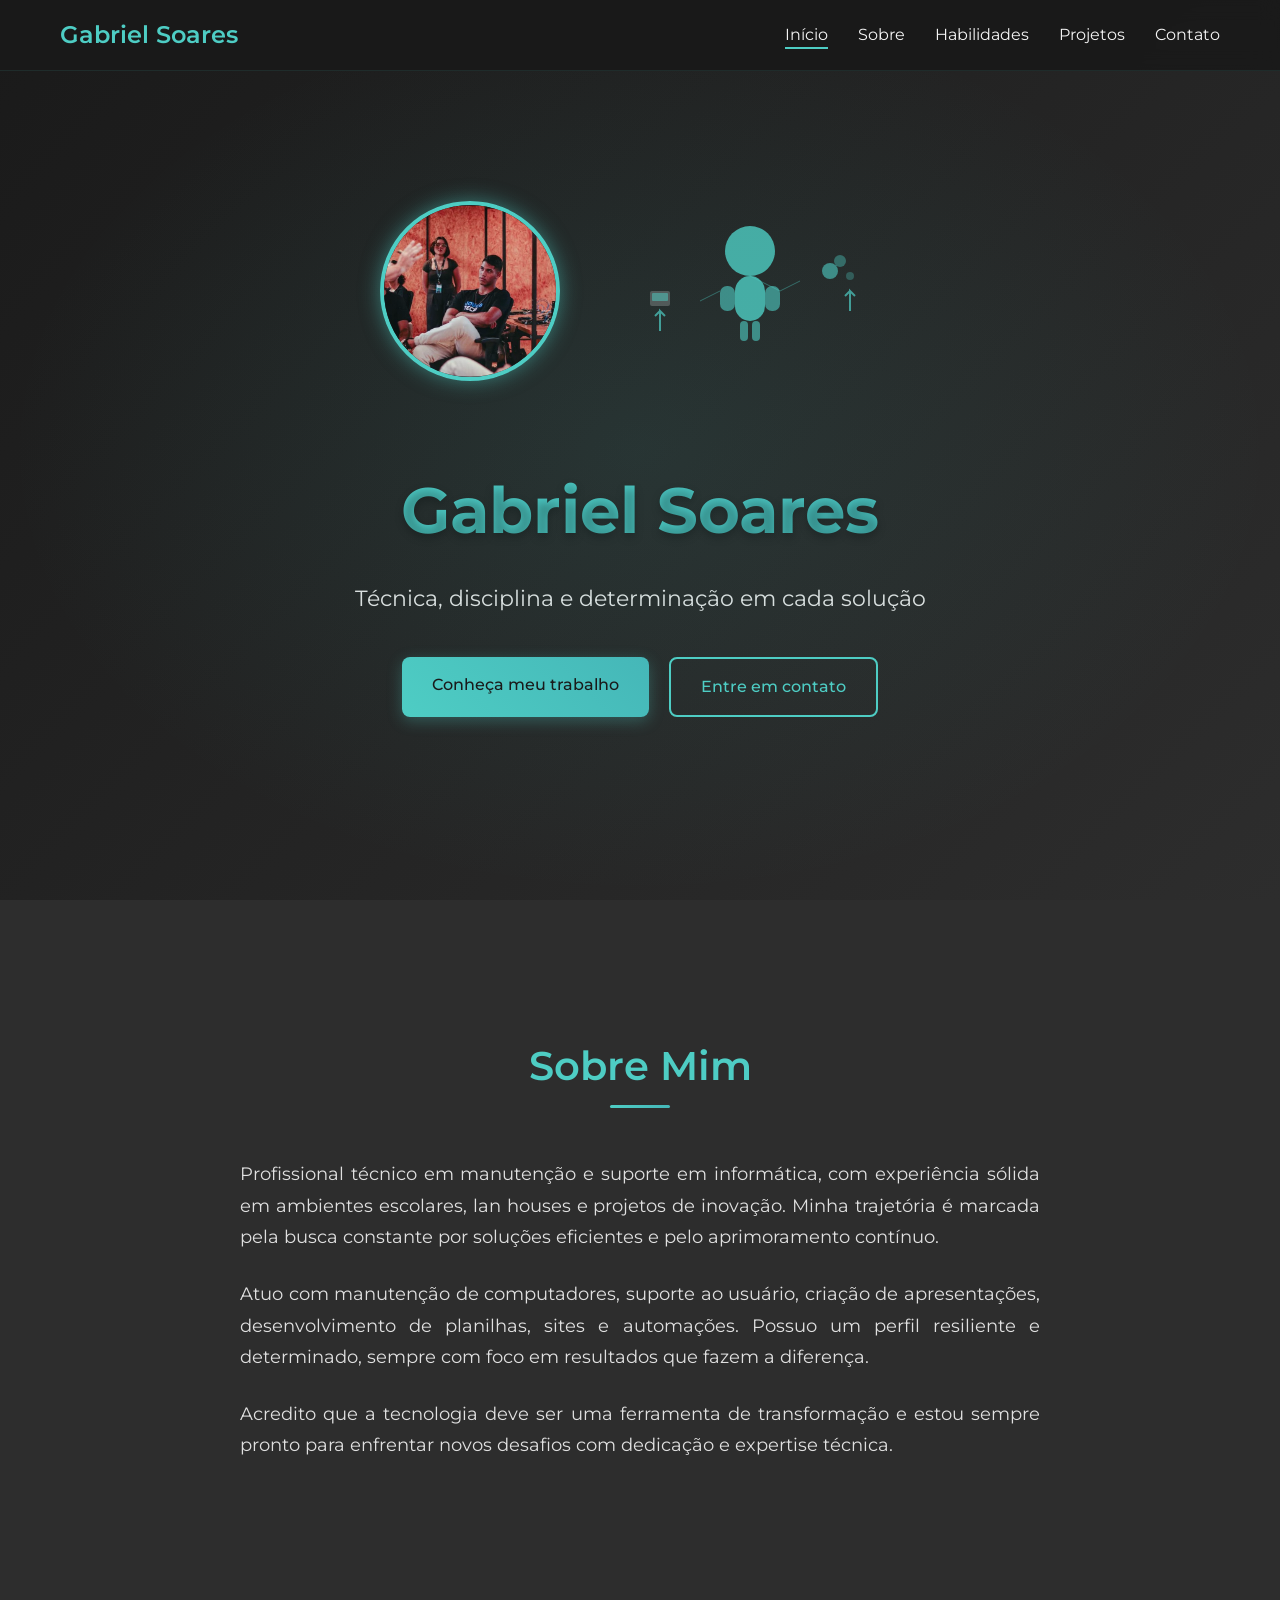
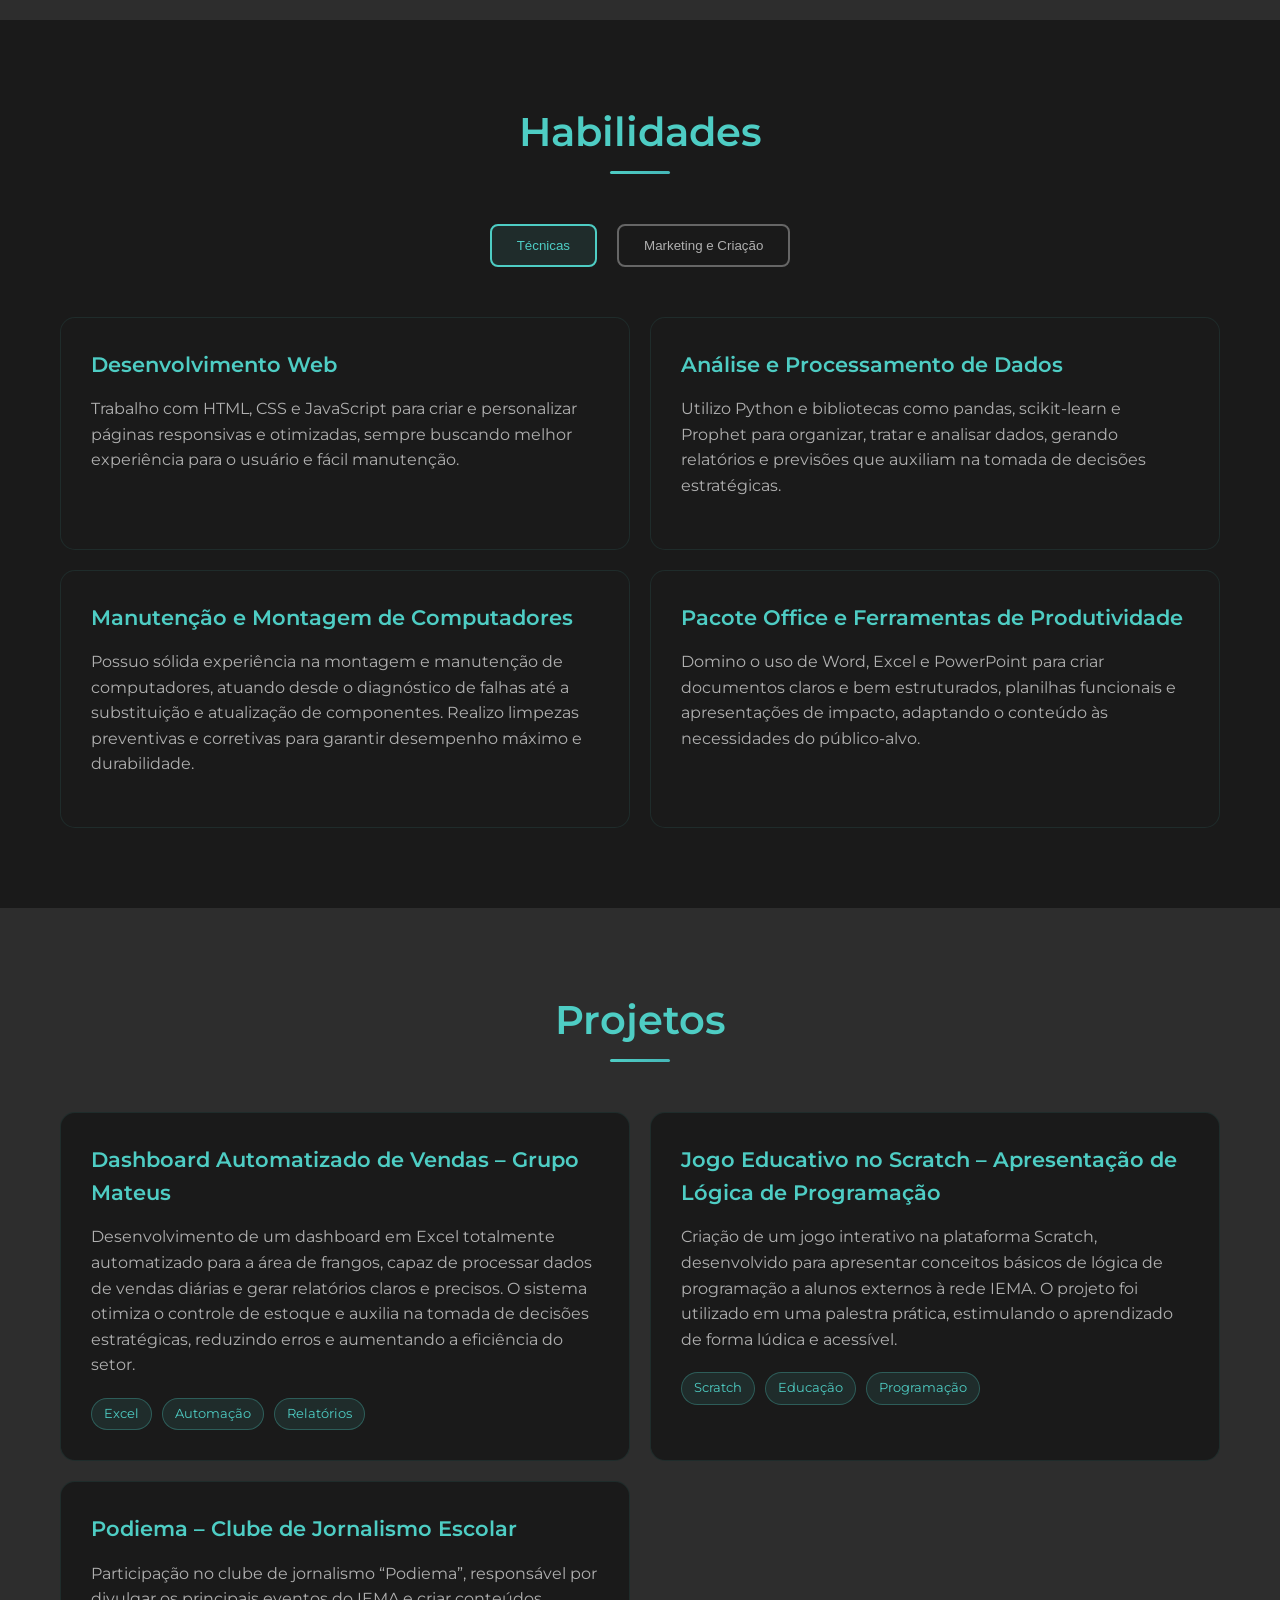
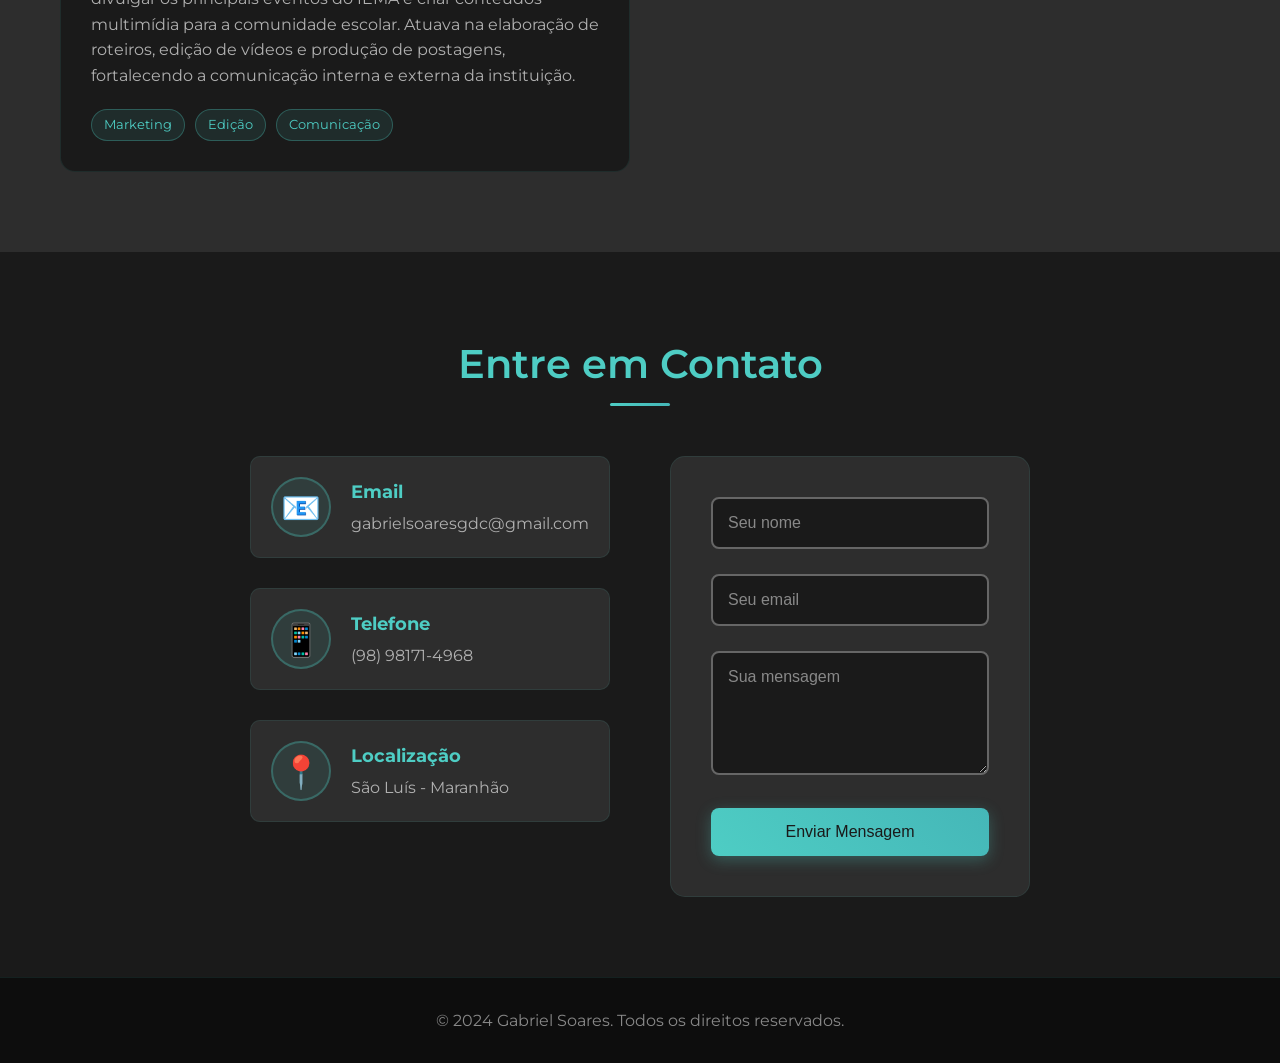
==== commit 61a23b5e: "Add files via upload" ====
--- a/index.html
+++ b/index.html
@@ -4,12 +4,13 @@
     <meta charset="UTF-8">
     <meta name="viewport" content="width=device-width, initial-scale=1.0">
     <title>Gabriel Soares - Técnico em Informática</title>
-    <link rel="stylesheet" href="style.css">
+
     <link rel="preconnect" href="https://fonts.googleapis.com">
     <link rel="preconnect" href="https://fonts.gstatic.com" crossorigin>
     <link href="https://fonts.googleapis.com/css2?family=Montserrat:ital,wght@0,100..900;1,100..900&display=swap" rel="stylesheet">
     <link href="https://fonts.googleapis.com/css2?family=Exo+2:wght@400;500&family=Orbitron:wght@500&display=swap" rel="stylesheet">
-    <link rel="stylesheet" href="/style/style.css">
+    <link rel="stylesheet" href="style.css">
+    <script src="New Portfolio/script.js"></script>
 </head>
 <body>
     <!-- Menu de navegação fixo -->
@@ -47,7 +48,7 @@
         <div class="hero-content">
             <div class="hero-visuals">
                 <div class="hero-photo">
-                    <img src="/assets/gabrielfoto.png" alt="Foto do Gabriel">
+                    <img src="gabrielfoto.png" alt="Foto do Gabriel">
                 </div>
                 <div class="hero-illustration">
                     <!-- SVG representando crescimento e tecnologia -->
--- a/style.css
+++ b/style.css
@@ -0,0 +1,750 @@
+/* Reset e configurações base */
+* {
+    margin: 0;
+    padding: 0;
+    box-sizing: border-box;
+}
+
+html {
+    scroll-behavior: smooth;
+}
+
+body {
+    font-family: 'Montserrat', sans-serif;
+    line-height: 1.6;
+    color: #f5f5f5;
+    background-color: #1a1a1a;
+    overflow-x: hidden;
+}
+
+a {
+    text-decoration: none;
+}
+
+/* Container */
+.container {
+    max-width: 1200px;
+    margin: 0 auto;
+    padding: 0 20px;
+}
+
+/* Seções */
+.section {
+    padding: 80px 0;
+    min-height: 80vh;
+    display: flex;
+    align-items: center;
+}
+
+/* Títulos das seções */
+.section-title {
+    font-size: 2.5rem;
+    font-weight: 600;
+    text-align: center;
+    margin-bottom: 60px;
+    color: #4ecdc4;
+    position: relative;
+}
+
+.section-title::after {
+    content: '';
+    position: absolute;
+    bottom: -10px;
+    left: 50%;
+    transform: translateX(-50%);
+    width: 60px;
+    height: 3px;
+    background: linear-gradient(90deg, #4ecdc4, #45b7b8);
+    border-radius: 2px;
+}
+
+/* Navbar */
+.navbar {
+    position: fixed;
+    top: 0;
+    width: 100%;
+    background-color: rgba(26, 26, 26, 0.95);
+    backdrop-filter: blur(10px);
+    z-index: 1000;
+    transition: all 0.3s ease;
+    border-bottom: 1px solid rgba(78, 205, 196, 0.1);
+}
+
+.navbar.scrolled {
+    background-color: rgba(26, 26, 26, 0.98);
+    box-shadow: 0 2px 20px rgba(0, 0, 0, 0.3);
+}
+
+.nav-container {
+    max-width: 1200px;
+    margin: 0 auto;
+    padding: 0 20px;
+    display: flex;
+    justify-content: space-between;
+    align-items: center;
+    height: 70px;
+}
+
+.nav-logo {
+    font-size: 1.5rem;
+    font-weight: 600;
+    color: #4ecdc4;
+    text-decoration: none;
+    transition: all 0.3s ease;
+}
+
+.nav-logo:hover {
+    transform: scale(1.05);
+}
+
+.nav-menu {
+    display: flex;
+    list-style: none;
+    gap: 30px;
+}
+
+.nav-link {
+    color: #f5f5f5;
+    text-decoration: none;
+    font-weight: 400;
+    transition: all 0.3s ease;
+    position: relative;
+}
+
+.nav-link::after {
+    content: '';
+    position: absolute;
+    bottom: -5px;
+    left: 0;
+    width: 0;
+    height: 2px;
+    background: #4ecdc4;
+    transition: all 0.3s ease;
+}
+
+.nav-link:hover::after,
+.nav-link.active::after {
+    width: 100%;
+}
+
+.nav-link:hover {
+    color: #4ecdc4;
+}
+
+/* Menu hambúrguer */
+.hamburger {
+    display: none;
+    flex-direction: column;
+    cursor: pointer;
+}
+
+.hamburger .bar {
+    width: 25px;
+    height: 3px;
+    background-color: #f5f5f5;
+    margin: 3px 0;
+    transition: 0.3s;
+}
+
+/* Hero Section */
+.hero {
+    min-height: 100vh;
+    display: flex;
+    align-items: center;
+    background: linear-gradient(135deg, #1a1a1a 0%, #2d2d2d 100%);
+    position: relative;
+    overflow: hidden;
+}
+
+.hero::before {
+    content: '';
+    position: absolute;
+    top: 0;
+    left: 0;
+    right: 0;
+    bottom: 0;
+    background: radial-gradient(ellipse at center, rgba(78, 205, 196, 0.1) 0%, transparent 70%);
+    pointer-events: none;
+}
+
+.hero-container {
+    max-width: 1200px;
+    margin: 0 auto;
+    padding: 0 20px;
+    width: 100%;
+}
+
+.hero-content {
+    text-align: center;
+    animation: fadeInUp 1s ease-out;
+    padding-top: 100px; /* novo */
+}
+
+
+.hero-illustration {
+    margin-bottom: 40px;
+    animation: float 3s ease-in-out infinite;
+}
+
+.hero-image {
+    margin-bottom: 30px;
+    text-align: center;
+}
+
+.hero-image img {
+    width: 160px;
+    height: 160px;
+    border-radius: 50%;
+    object-fit: cover;
+    border: 4px solid #4ecdc4;
+    box-shadow: 0 4px 20px rgba(0, 0, 0, 0.3);
+    transition: transform 0.3s ease;
+}
+
+.hero-image img:hover {
+    transform: scale(1.05);
+}
+
+
+.hero-title {
+    font-size: 4rem;
+    font-weight: 700;
+    margin-bottom: 20px;
+    background: linear-gradient(45deg, #4ecdc4, #45b7b8);
+    background-clip: text;
+    -webkit-background-clip: text;
+    -webkit-text-fill-color: transparent;
+    text-shadow: 0 4px 8px rgba(0, 0, 0, 0.3);
+}
+
+.hero-subtitle {
+    font-size: 1.4rem;
+    color: #e0e0e0;
+    margin-bottom: 40px;
+    max-width: 600px;
+    margin-left: auto;
+    margin-right: auto;
+}
+
+.hero-buttons {
+    margin-bottom: 7rem;
+    display: flex;
+    gap: 20px;
+    justify-content: center;
+    flex-wrap: wrap;
+}
+
+/* Botões */
+.btn {
+    display: inline-block;
+    padding: 15px 30px;
+    border-radius: 8px;
+    text-decoration: none;
+    font-weight: 500;
+    transition: all 0.3s ease;
+    border: none;
+    cursor: pointer;
+    font-size: 1rem;
+    position: relative;
+    overflow: hidden;
+}
+
+.btn-primary {
+    background: linear-gradient(45deg, #4ecdc4, #45b7b8);
+    color: #1a1a1a;
+    box-shadow: 0 4px 15px rgba(78, 205, 196, 0.3);
+}
+
+.btn-primary:hover {
+    transform: translateY(-2px);
+    box-shadow: 0 6px 20px rgba(78, 205, 196, 0.4);
+    background: linear-gradient(45deg, #45b7b8, #4ecdc4);
+}
+
+.btn-secondary {
+    background: transparent;
+    color: #4ecdc4;
+    border: 2px solid #4ecdc4;
+}
+
+.btn-secondary:hover {
+    background: #4ecdc4;
+    color: #1a1a1a;
+    transform: translateY(-2px);
+}
+
+.btn-full {
+    width: 100%;
+}
+
+/* Seção Sobre */
+.about {
+    background: #2d2d2d;
+}
+
+.about-content {
+    max-width: 800px;
+    margin: 0 auto;
+}
+
+.about-text p {
+    font-size: 1.1rem;
+    color: #e0e0e0;
+    margin-bottom: 25px;
+    text-align: justify;
+    line-height: 1.8;
+}
+
+/* Seção Habilidades */
+.projects-grid {
+  display: grid;
+  grid-template-columns: repeat(2, 1fr);
+  gap: 20px;
+}
+
+.skills-grid {
+    display: grid;
+    grid-template-columns: repeat(auto-fit, minmax(280px, 1fr));
+    gap: 30px;
+    margin-top: 40px;
+}
+
+.skill-card {
+    background: #2d2d2d;
+    padding: 40px 30px;
+    border-radius: 15px;
+    text-align: center;
+    transition: all 0.3s ease;
+    border: 1px solid rgba(78, 205, 196, 0.1);
+    position: relative;
+    overflow: hidden;
+}
+
+.skill-card::before {
+    content: '';
+    position: absolute;
+    top: 0;
+    left: -100%;
+    width: 100%;
+    height: 100%;
+    background: linear-gradient(90deg, transparent, rgba(78, 205, 196, 0.1), transparent);
+    transition: all 0.5s ease;
+}
+
+.skill-card:hover::before {
+    left: 100%;
+}
+
+.skill-card:hover {
+    transform: translateY(-10px);
+    border-color: rgba(78, 205, 196, 0.3);
+    box-shadow: 0 10px 30px rgba(0, 0, 0, 0.3);
+}
+
+.skill-icon {
+    font-size: 3rem;
+    margin-bottom: 20px;
+    filter: grayscale(0.7);
+    transition: all 0.3s ease;
+}
+
+.skill-card:hover .skill-icon {
+    filter: grayscale(0);
+    transform: scale(1.1);
+}
+
+.skill-card h3 {
+    font-size: 1.3rem;
+    color: #4ecdc4;
+    margin-bottom: 15px;
+    font-weight: 600;
+}
+
+.skill-card p {
+    color: #b0b0b0;
+    line-height: 1.6;
+}
+
+/* Seção Projetos */
+.projects {
+    background: #2d2d2d;
+}
+
+.projects-tabs {
+    display: flex;
+    justify-content: center;
+    gap: 20px;
+    margin-bottom: 50px;
+    flex-wrap: wrap;
+}
+
+.tab-button {
+    background: transparent;
+    color: #b0b0b0;
+    border: 2px solid #666;
+    padding: 12px 25px;
+    border-radius: 8px;
+    cursor: pointer;
+    transition: all 0.3s ease;
+    font-weight: 500;
+}
+
+.tab-button.active,
+.tab-button:hover {
+    color: #4ecdc4;
+    border-color: #4ecdc4;
+    background: rgba(78, 205, 196, 0.1);
+}
+
+.tab-content {
+    display: none;
+    animation: fadeIn 0.5s ease-in-out;
+}
+
+.tab-content.active {
+    display: block;
+}
+
+.project-card {
+    background: #1a1a1a;
+    padding: 30px;
+    border-radius: 15px;
+    transition: all 0.3s ease;
+    border: 1px solid rgba(78, 205, 196, 0.1);
+    position: relative;
+    overflow: hidden;
+}
+
+.project-card::before {
+    content: '';
+    position: absolute;
+    top: 0;
+    left: 0;
+    right: 0;
+    height: 4px;
+    background: linear-gradient(90deg, #4ecdc4, #45b7b8);
+    transform: scaleX(0);
+    transition: all 0.3s ease;
+}
+
+.project-card:hover::before {
+    transform: scaleX(1);
+}
+
+.project-card:hover {
+    transform: translateY(-5px);
+    border-color: rgba(78, 205, 196, 0.3);
+    box-shadow: 0 10px 30px rgba(0, 0, 0, 0.3);
+}
+
+.project-card h3 {
+    color: #4ecdc4;
+    font-size: 1.3rem;
+    margin-bottom: 15px;
+    font-weight: 600;
+}
+
+.project-card p {
+    color: #b0b0b0;
+    line-height: 1.6;
+    margin-bottom: 20px;
+}
+
+.project-tags {
+    display: flex;
+    flex-wrap: wrap;
+    gap: 10px;
+}
+
+.tag {
+    background: rgba(78, 205, 196, 0.1);
+    color: #4ecdc4;
+    padding: 5px 12px;
+    border-radius: 20px;
+    font-size: 0.8rem;
+    border: 1px solid rgba(78, 205, 196, 0.3);
+}
+
+/* Seção Contato */
+.contact-content {
+    display: grid;
+    grid-template-columns: 1fr 1fr;
+    gap: 60px;
+    max-width: 1000px;
+    margin: 0 auto;
+}
+
+.contact-item {
+    display: flex;
+    align-items: center;
+    gap: 20px;
+    margin-bottom: 30px;
+    padding: 20px;
+    background: #2d2d2d;
+    border-radius: 10px;
+    transition: all 0.3s ease;
+    border: 1px solid rgba(78, 205, 196, 0.1);
+}
+
+.contact-item:hover {
+    transform: translateX(10px);
+    border-color: rgba(78, 205, 196, 0.3);
+}
+
+.contact-icon {
+    font-size: 2rem;
+    width: 60px;
+    height: 60px;
+    display: flex;
+    align-items: center;
+    justify-content: center;
+    background: rgba(78, 205, 196, 0.1);
+    border-radius: 50%;
+    border: 2px solid rgba(78, 205, 196, 0.3);
+}
+
+.contact-details h3 {
+    color: #4ecdc4;
+    font-size: 1.1rem;
+    margin-bottom: 5px;
+}
+
+.contact-details p {
+    color: #b0b0b0;
+}
+
+/* Formulário */
+.contact-form {
+    background: #2d2d2d;
+    padding: 40px;
+    border-radius: 15px;
+    border: 1px solid rgba(78, 205, 196, 0.1);
+}
+
+.form-group {
+    margin-bottom: 25px;
+}
+
+.form-group input,
+.form-group textarea {
+    width: 100%;
+    padding: 15px;
+    background: #1a1a1a;
+    border: 2px solid #666;
+    border-radius: 8px;
+    color: #f5f5f5;
+    font-size: 1rem;
+    transition: all 0.3s ease;
+    font-family: 'Inter', sans-serif;
+}
+
+.form-group input:focus,
+.form-group textarea:focus {
+    outline: none;
+    border-color: #4ecdc4;
+    box-shadow: 0 0 0 3px rgba(78, 205, 196, 0.1);
+}
+
+.form-group input::placeholder,
+.form-group textarea::placeholder {
+    color: #888;
+}
+
+/* Footer */
+.footer {
+    background: #0d0d0d;
+    padding: 30px 0;
+    text-align: center;
+    border-top: 1px solid rgba(78, 205, 196, 0.1);
+}
+
+.footer p {
+    color: #888;
+}
+
+/* Animações */
+@keyframes fadeInUp {
+    from {
+        opacity: 0;
+        transform: translateY(30px);
+    }
+    to {
+        opacity: 1;
+        transform: translateY(0);
+    }
+}
+
+@keyframes fadeIn {
+    from {
+        opacity: 0;
+    }
+    to {
+        opacity: 1;
+    }
+}
+
+@keyframes float {
+    0%, 100% {
+        transform: translateY(0px);
+    }
+    50% {
+        transform: translateY(-10px);
+    }
+}
+
+/* Classes de animação para scroll */
+.fade-in {
+    opacity: 0;
+    transform: translateY(30px);
+    transition: all 0.6s ease-out;
+}
+
+.fade-in.visible {
+    opacity: 1;
+    transform: translateY(0);
+}
+
+/* Responsividade */
+@media screen and (max-width: 1024px) {
+    .section-title {
+        font-size: 2.2rem;
+    }
+    
+    .hero-title {
+        font-size: 3.5rem;
+    }
+    
+    .contact-content {
+        grid-template-columns: 1fr;
+        gap: 40px;
+    }
+}
+
+@media screen and (max-width: 768px) {
+    /* Menu mobile */
+    .hamburger {
+        display: flex;
+    }
+    
+    .nav-menu {
+        position: fixed;
+        left: -100%;
+        top: 70px;
+        flex-direction: column;
+        background-color: rgba(26, 26, 26, 0.98);
+        width: 100%;
+        text-align: center;
+        transition: 0.3s;
+        padding: 30px 0;
+        backdrop-filter: blur(10px);
+        border-top: 1px solid rgba(78, 205, 196, 0.1);
+    }
+    
+    .nav-menu.active {
+        left: 0;
+    }
+    
+    .nav-menu li {
+        margin: 15px 0;
+    }
+    
+    .hamburger.active .bar:nth-child(2) {
+        opacity: 0;
+    }
+    
+    .hamburger.active .bar:nth-child(1) {
+        transform: translateY(8px) rotate(45deg);
+    }
+    
+    .hamburger.active .bar:nth-child(3) {
+        transform: translateY(-8px) rotate(-45deg);
+    }
+    
+    /* Ajustes gerais mobile */
+    .section {
+        padding: 60px 0;
+    }
+    
+    .container {
+        padding: 0 15px;
+    }
+    
+    .hero-title {
+        font-size: 2.5rem;
+    }
+    
+    .hero-subtitle {
+        font-size: 1.1rem;
+    }
+    
+    .hero-buttons {
+        flex-direction: column;
+        align-items: center;
+    }
+    
+    .btn {
+        width: 100%;
+        max-width: 280px;
+    }
+    
+    .section-title {
+        font-size: 1.8rem;
+        margin-bottom: 40px;
+    }
+    
+    .skills-grid {
+        grid-template-columns: 1fr;
+        gap: 20px;
+    }
+    
+    .projects-grid {
+        grid-template-columns: 1fr;
+        gap: 20px;
+    }
+    
+    .projects-tabs {
+        flex-direction: column;
+        align-items: center;
+    }
+    
+    .tab-button {
+        width: 100%;
+        max-width: 250px;
+    }
+    
+    .contact-form {
+        padding: 30px 20px;
+    }
+}
+
+/* Hero visual personalizado */
+.hero-visuals {
+    display: flex;
+    justify-content: center;
+    align-items: center;
+    gap: 40px;
+    margin-bottom: 40px;
+    flex-wrap: wrap;
+}
+
+.hero-photo img {
+    width: 180px;
+    height: 180px;
+    object-fit: cover;
+    border-radius: 50%;
+    border: 4px solid #4ecdc4;
+    box-shadow: 0 0 20px rgba(78, 205, 196, 0.5);
+}
+
+.hero-illustration img {
+    width: 100px;
+    height: auto;
+}
+
+.montserrat {
+  font-family: "Montserrat", sans-serif;
+  font-optical-sizing: auto;
+  font-weight: 100;
+  font-style: normal;
+}
+
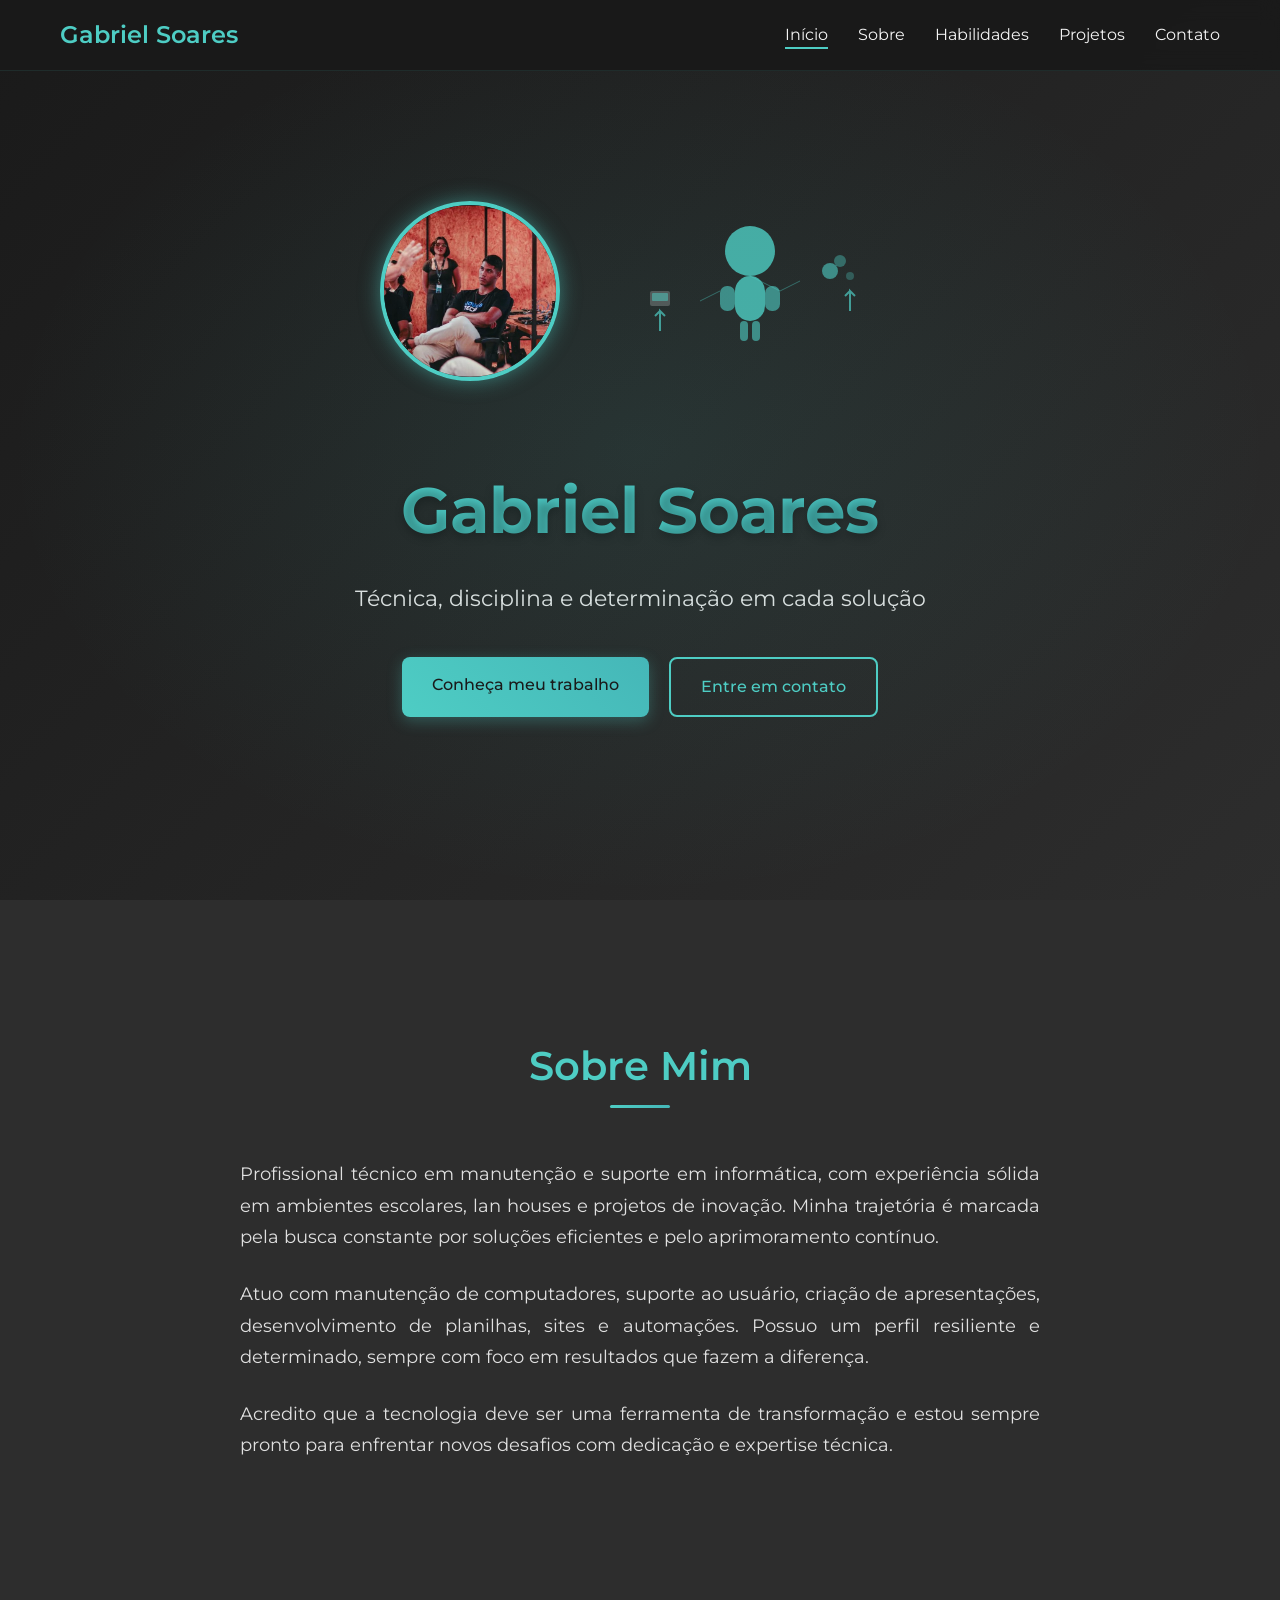
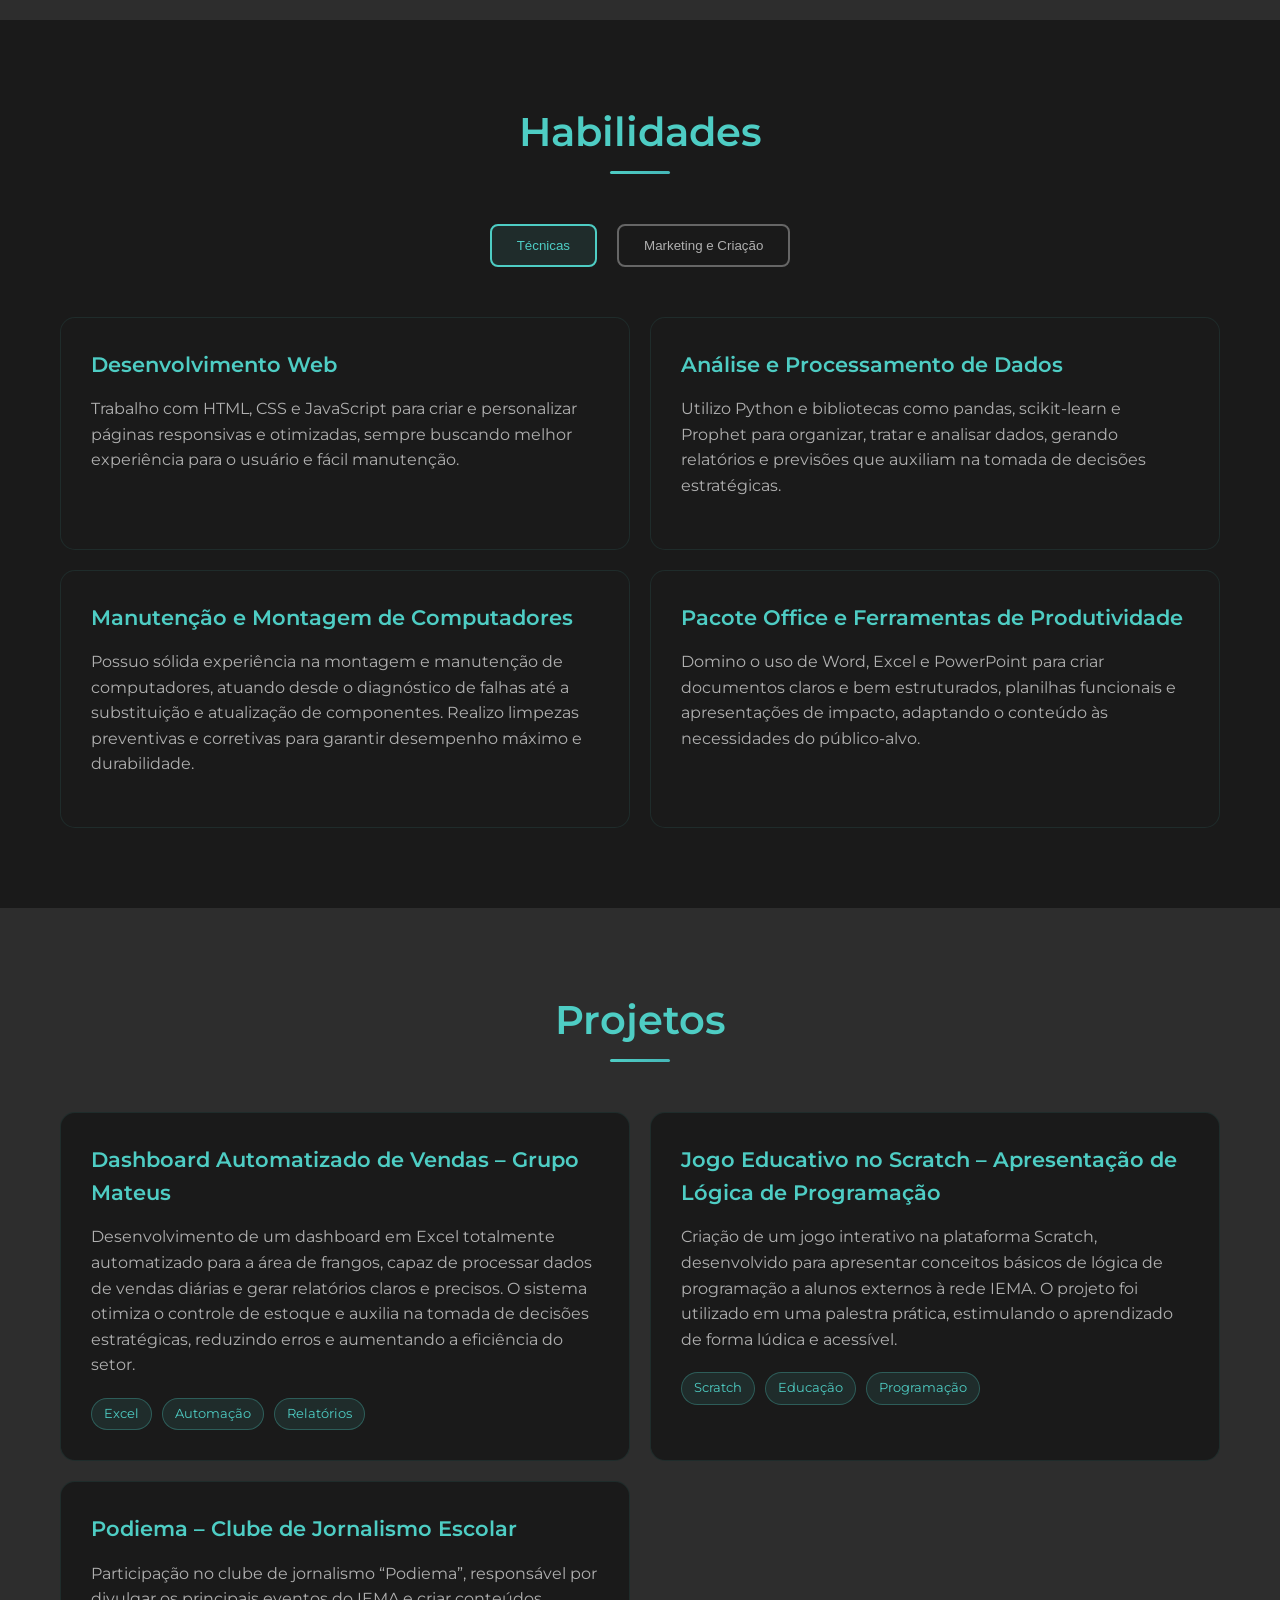
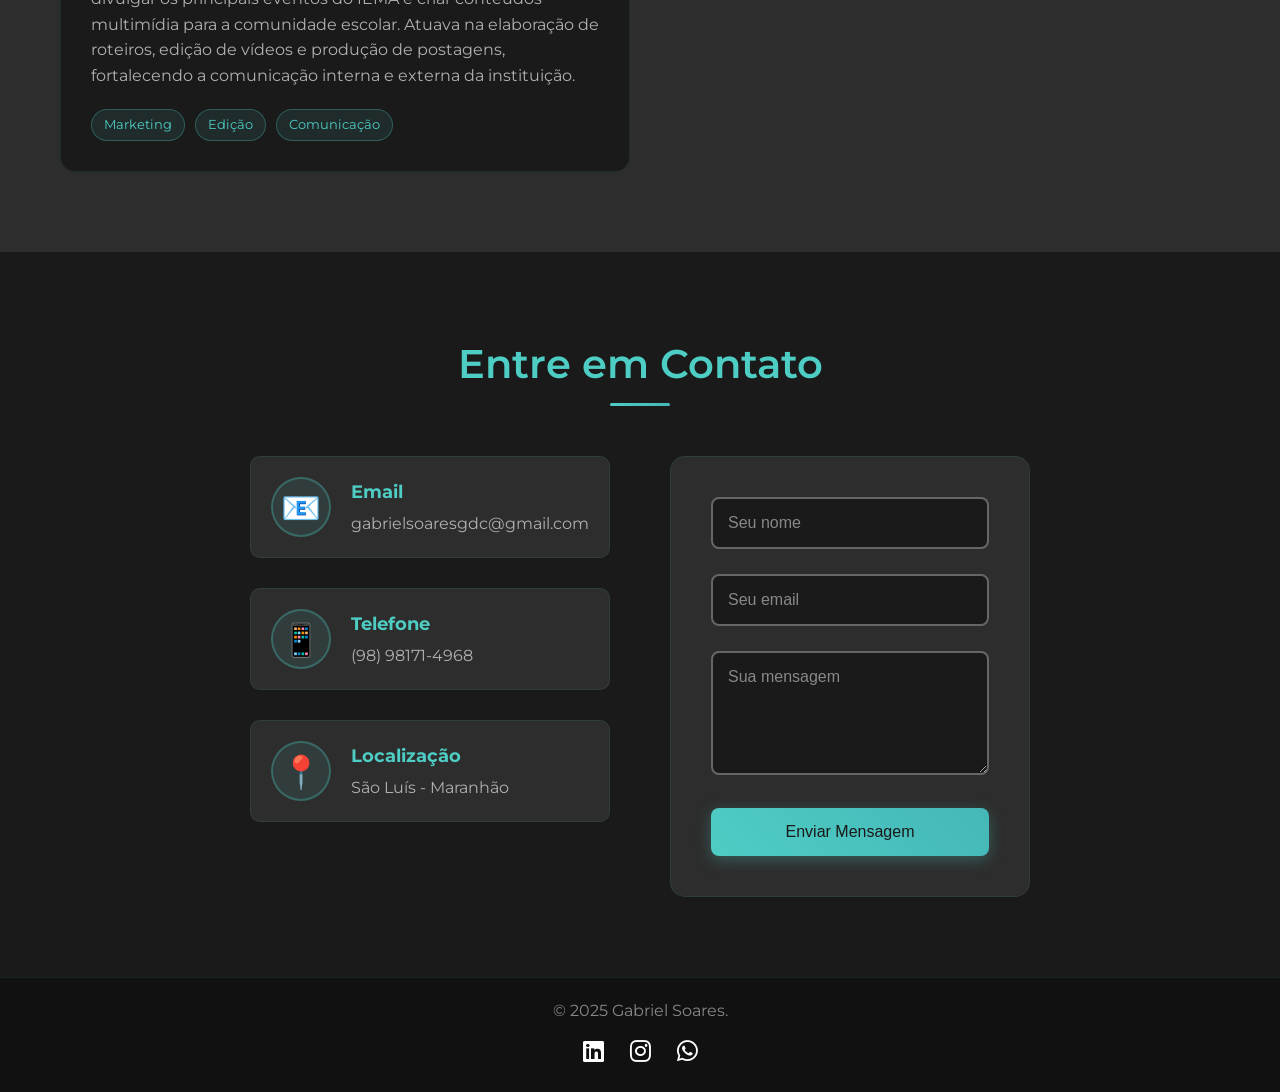
==== commit 3b8ca532: "Add files via upload" ====
--- a/index.html
+++ b/index.html
@@ -5,6 +5,8 @@
     <meta name="viewport" content="width=device-width, initial-scale=1.0">
     <title>Gabriel Soares - Técnico em Informática</title>
 
+    <link rel="stylesheet" href="https://cdnjs.cloudflare.com/ajax/libs/font-awesome/6.5.1/css/all.min.css">
+    <link rel="shortcut icon" type="image/x-icon" href="./assets/logogs.png">
     <link rel="preconnect" href="https://fonts.googleapis.com">
     <link rel="preconnect" href="https://fonts.gstatic.com" crossorigin>
     <link href="https://fonts.googleapis.com/css2?family=Montserrat:ital,wght@0,100..900;1,100..900&display=swap" rel="stylesheet">
@@ -231,15 +233,14 @@
                         </div>
                     </div>
 
-                    <a href="https://api.whatsapp.com/send?phone=5598981714968" target="_blank">
-                    <div class="contact-item">
-                        <div class="contact-icon">📱</div>
-                        <div class="contact-details">
-                            <h3>Telefone</h3>
-                            <p>(98) 98171-4968</p>
-                            </a>
-                        </div>
-                    </div>
+                    <a href="https://api.whatsapp.com/send?phone=5598981714968" target="_blank" style="text-decoration: none; color: inherit;">
+                        <div class="contact-item">
+                            <div class="contact-icon">📱</div>
+                            <div class="contact-details">
+                                <h3>Telefone</h3>
+                                <p>(98) 98171-4968</p>
+                            </div>
+                        </div>
                     </a>
 
                     <div class="contact-item">
@@ -252,7 +253,7 @@
                 </div>
                 
                 <div class="contact-form">
-                    <form id="contactForm">
+                    <form id="contactForm" method="POST" action="https://formsubmit.co/gabrielsoaresgdc@gmail.com.com">
                         <div class="form-group">
                             <input type="text" id="name" name="name" placeholder="Seu nome" required>
                         </div>
@@ -270,12 +271,23 @@
     </section>
 
     <!-- Footer -->
-    <footer class="footer">
-        <div class="container">
-            <p>&copy; 2024 Gabriel Soares. Todos os direitos reservados.</p>
-        </div>
-    </footer>
-
-    <script src="script.js"></script>
+<footer class="footer">
+    <div class="container">
+        <p>&copy; 2025 Gabriel Soares.</p>
+        <div class="social-icons">
+            </a>
+            <a href="https://linkedin.com/in/gabriel-soares-975075263" target="_blank" aria-label="LinkedIn">
+                <i class="fab fa-linkedin"></i>
+            </a>
+            <a href="https://instagram.com/_biel_soares__" target="_blank" aria-label="Instagram">
+                <i class="fab fa-instagram"></i>
+                </a>
+            <a href="https://wa.me/5598981714968" target="_blank" aria-label="WhatsApp">
+                <i class="fab fa-whatsapp"></i>
+            </a>
+        </div>
+    </div>
+</footer>
+
 </body>
 </html>
--- a/style.css
+++ b/style.css
@@ -748,3 +748,25 @@
   font-style: normal;
 }
 
+/* Footer */
+.footer {
+    text-align: center;
+    padding: 20px;
+    background-color: #111;
+    color: #fff;
+}
+
+.footer .social-icons {
+    margin-top: 10px;
+}
+
+.footer .social-icons a {
+    color: #fff;
+    margin: 0 10px;
+    font-size: 1.5rem;
+    transition: color 0.3s ease;
+}
+
+.footer .social-icons a:hover {
+    color: #ff5e57; /* cor no hover */
+}
